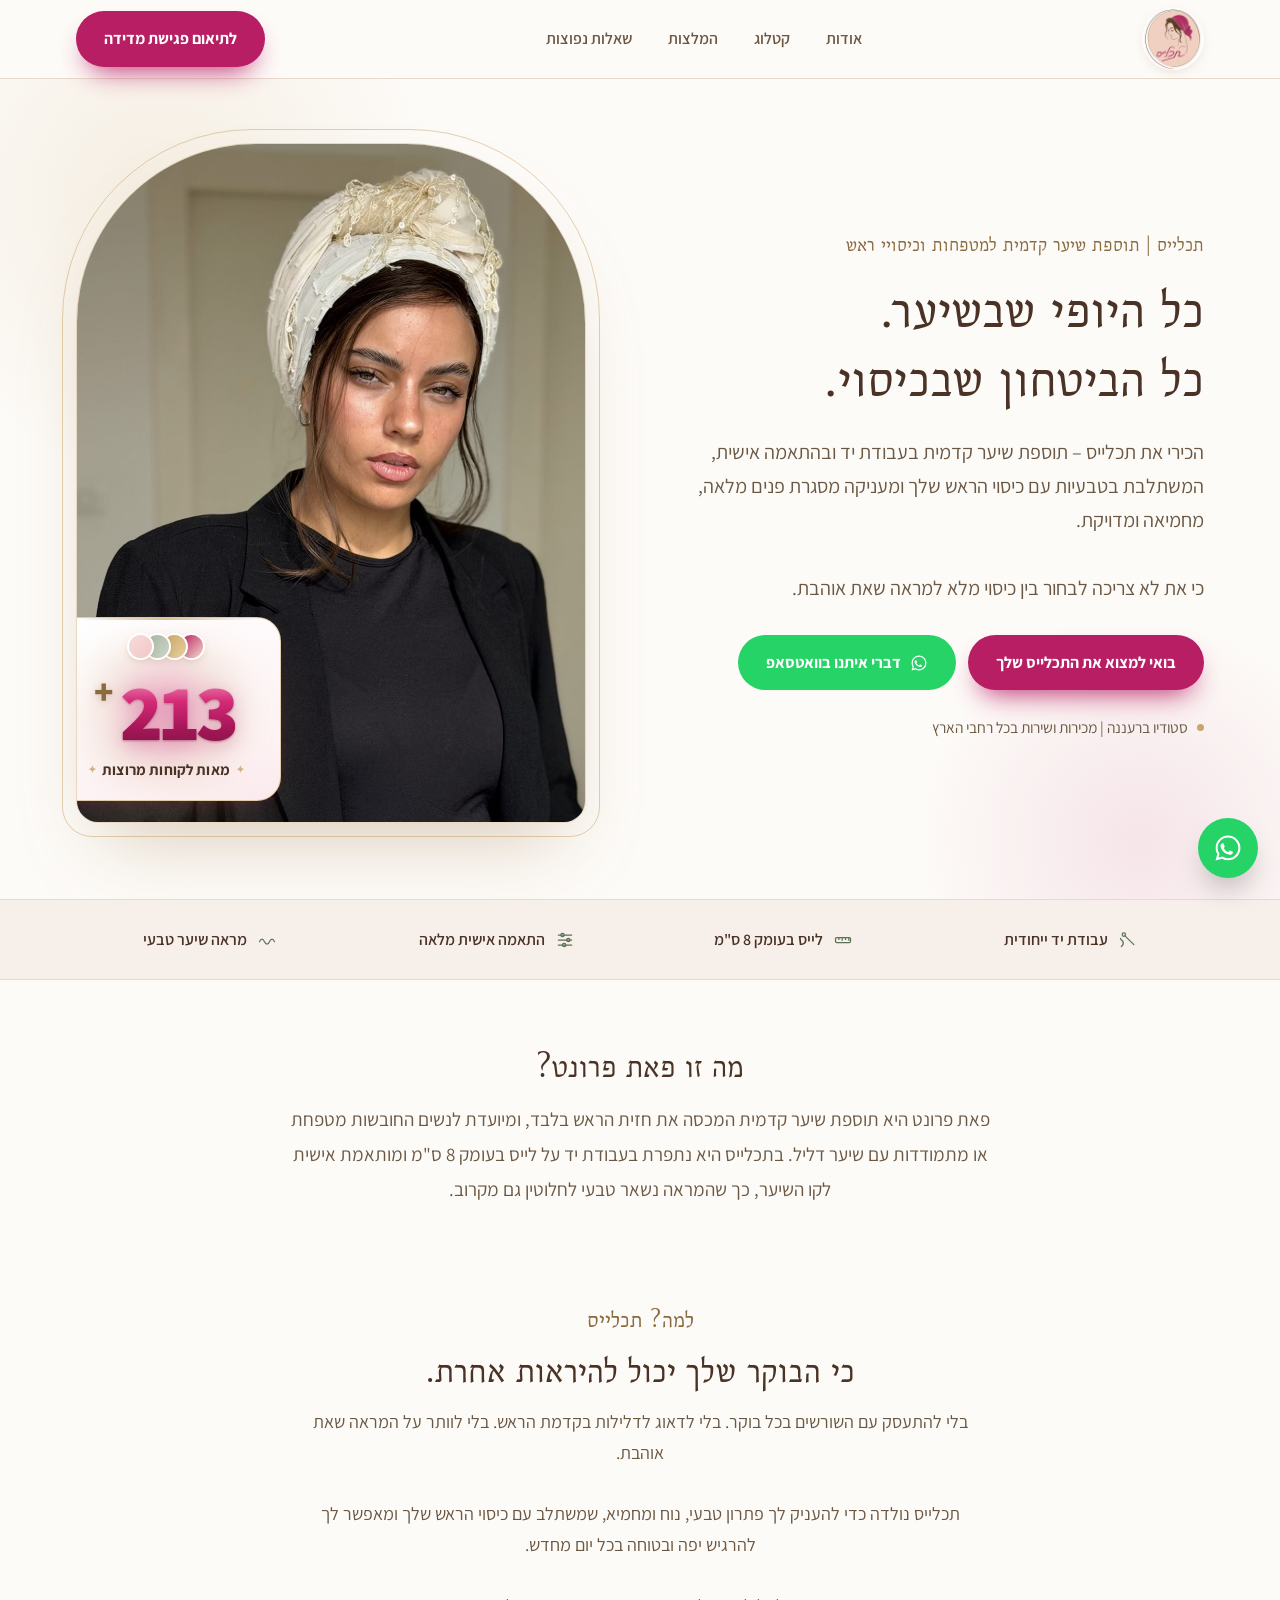
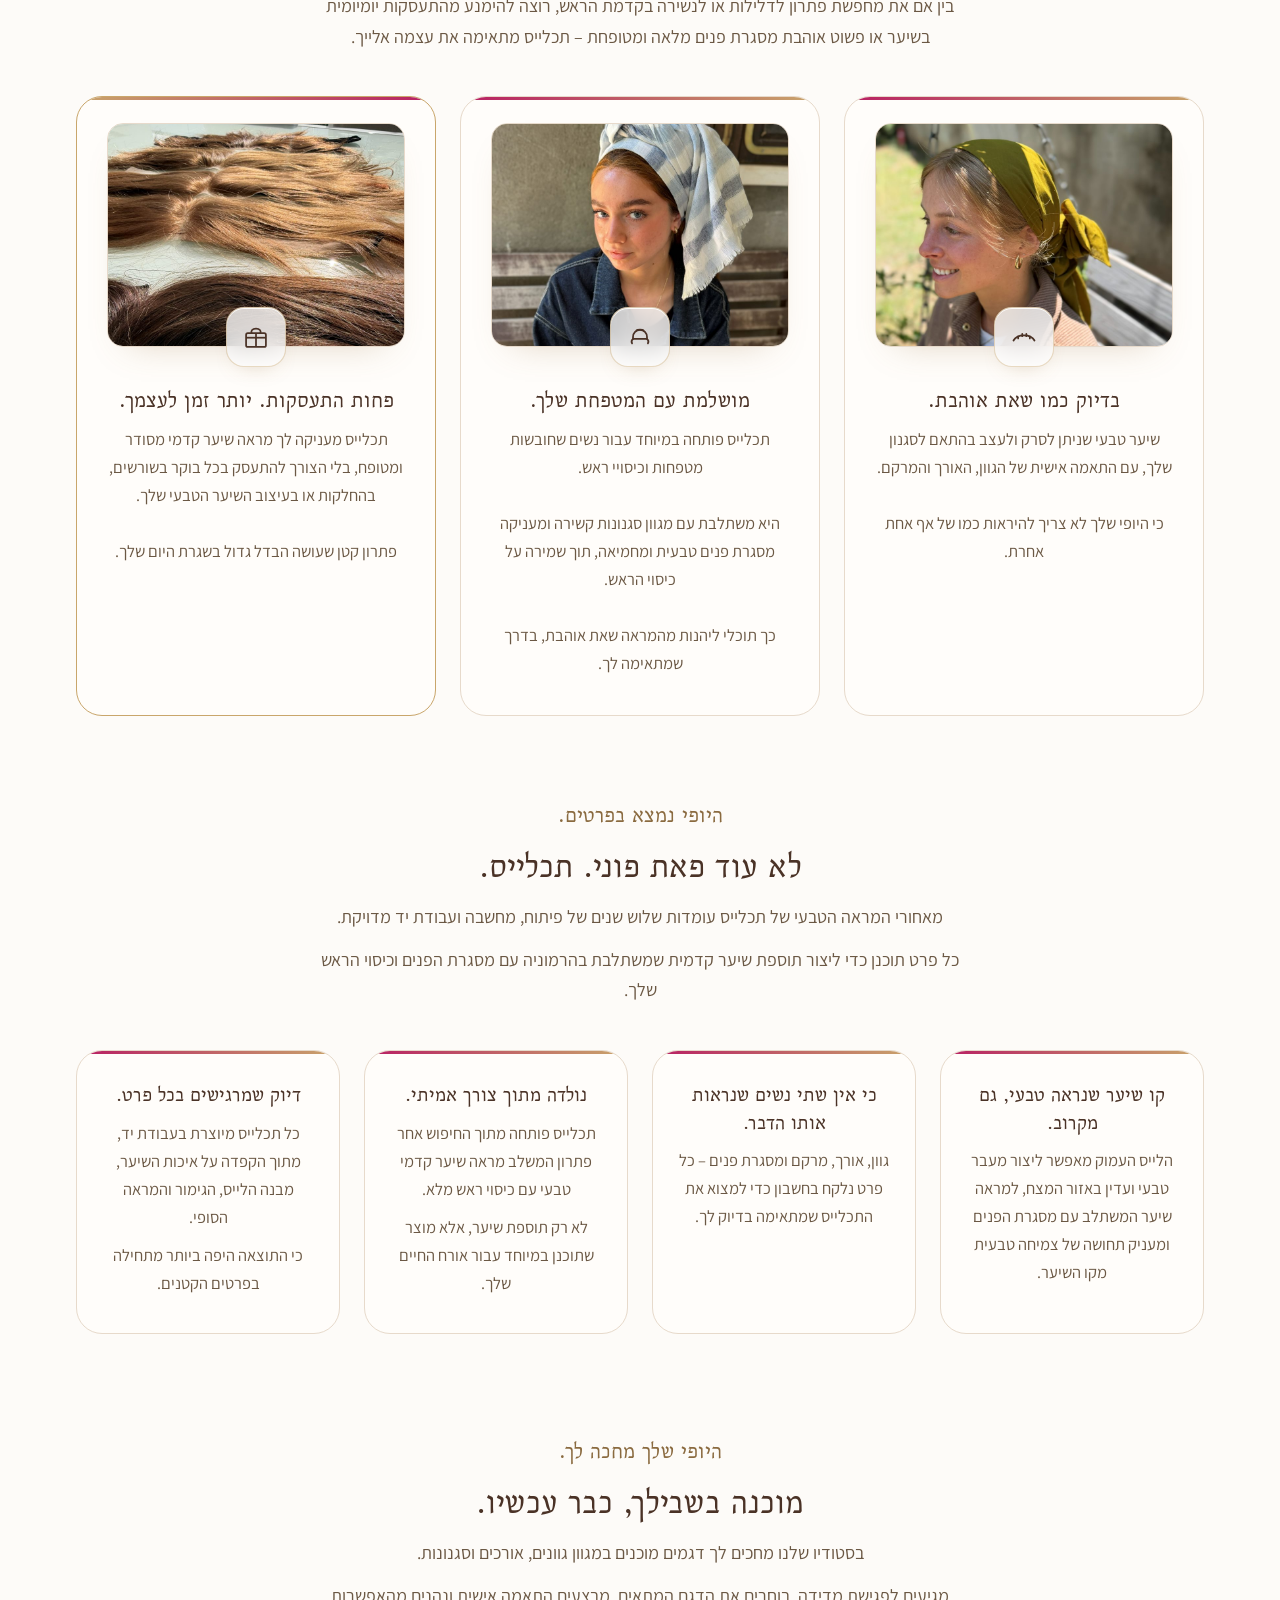
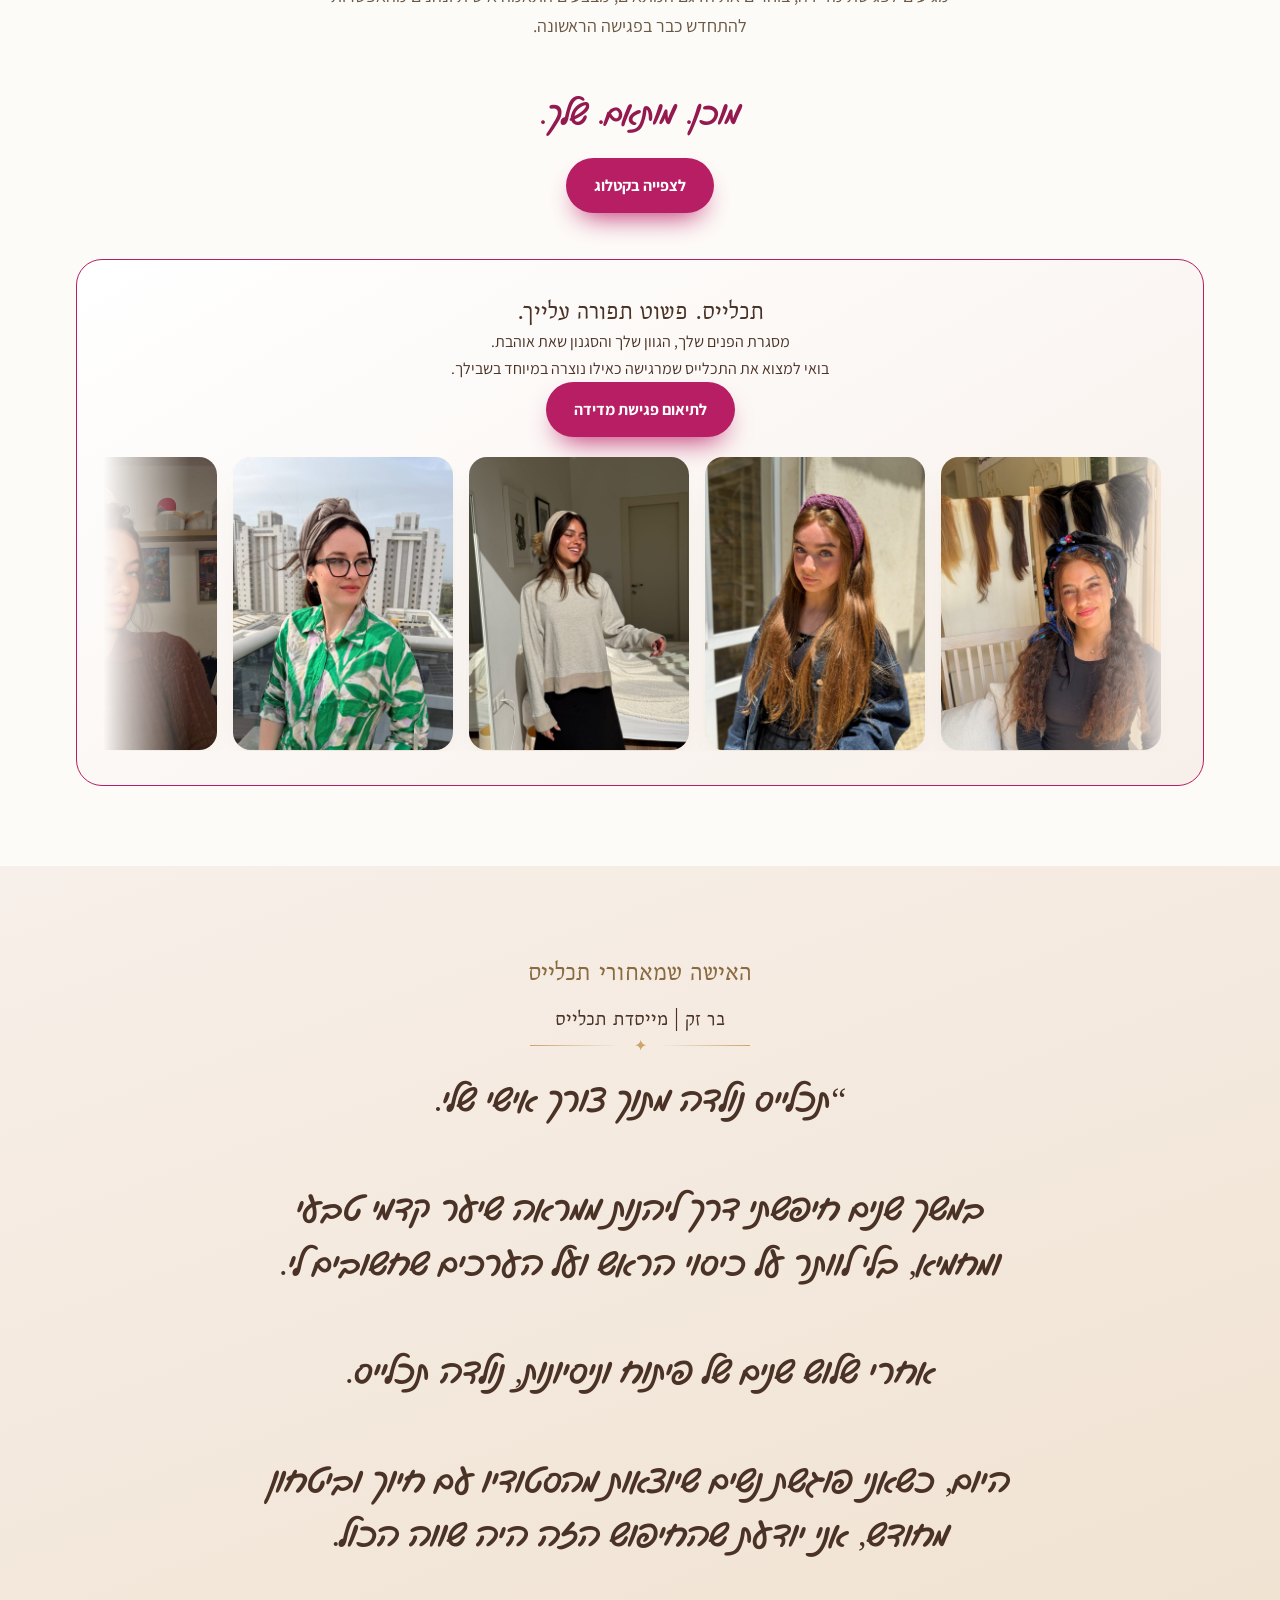
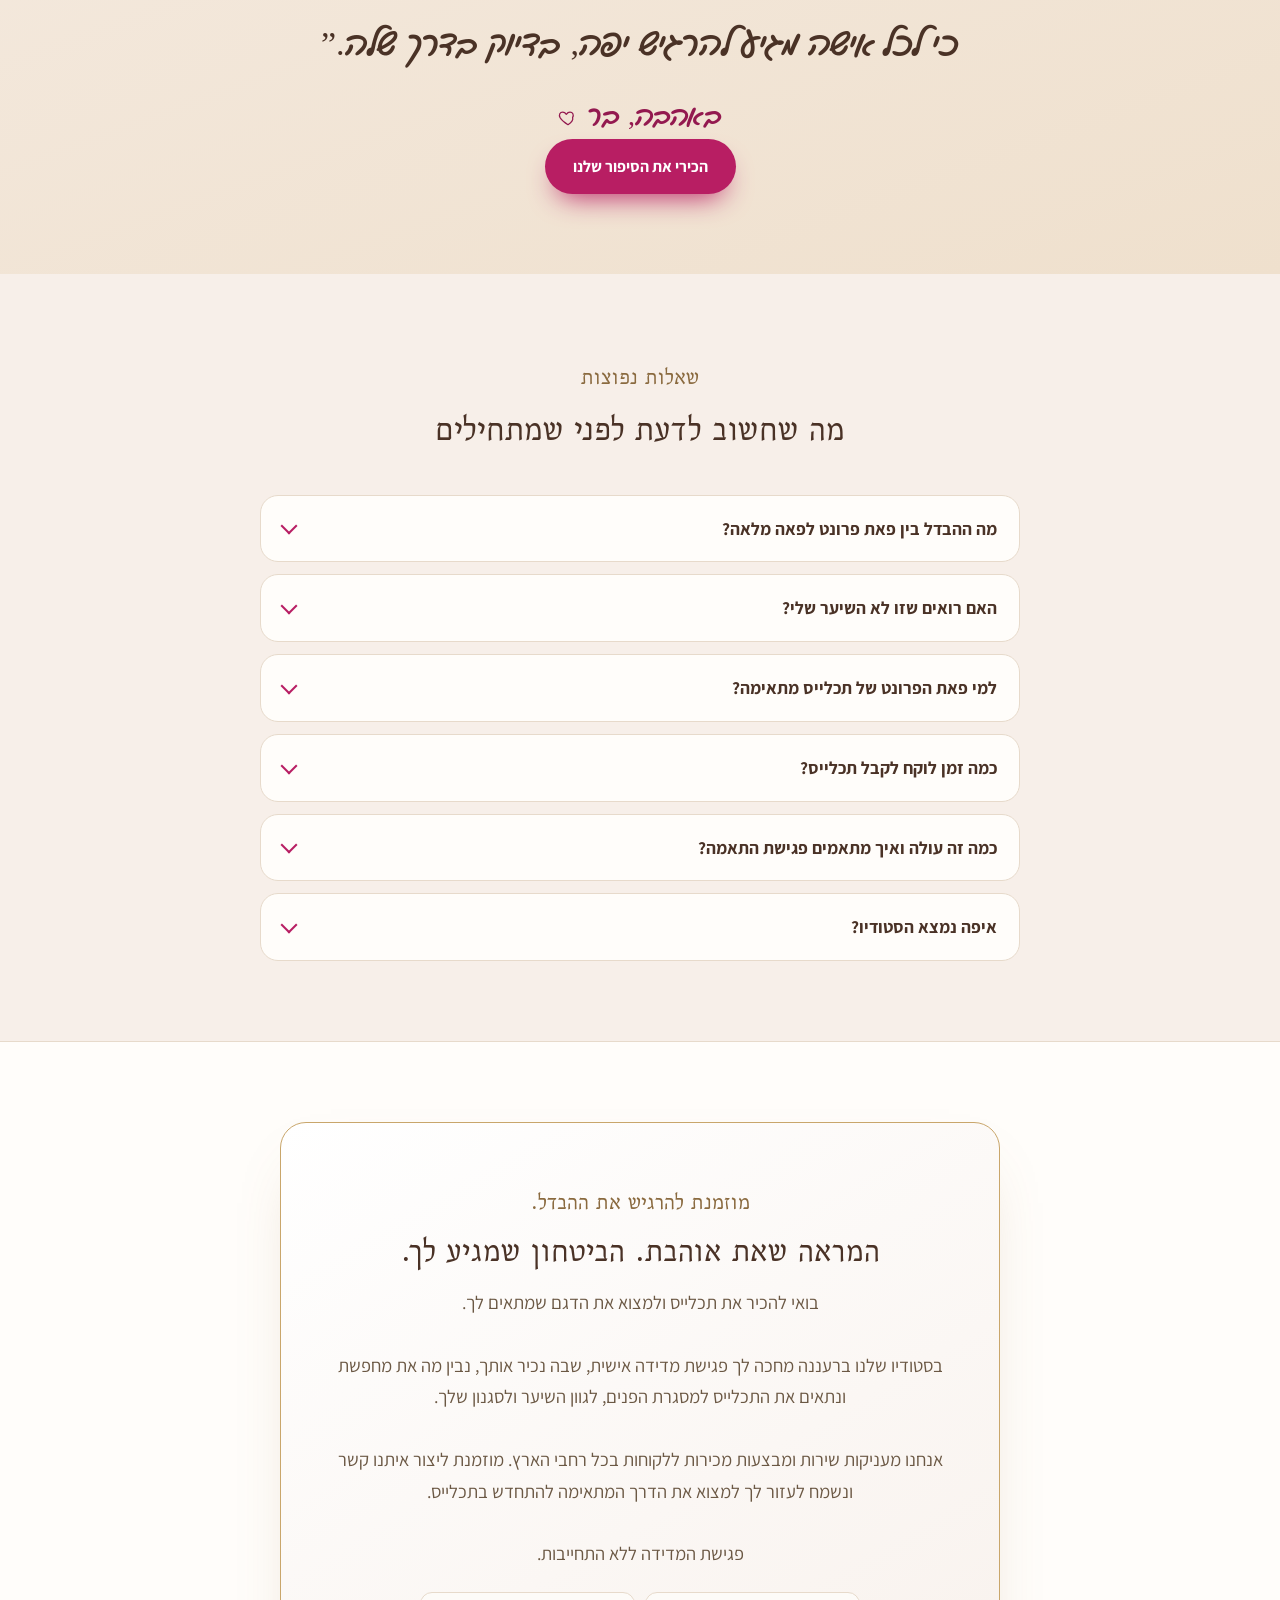
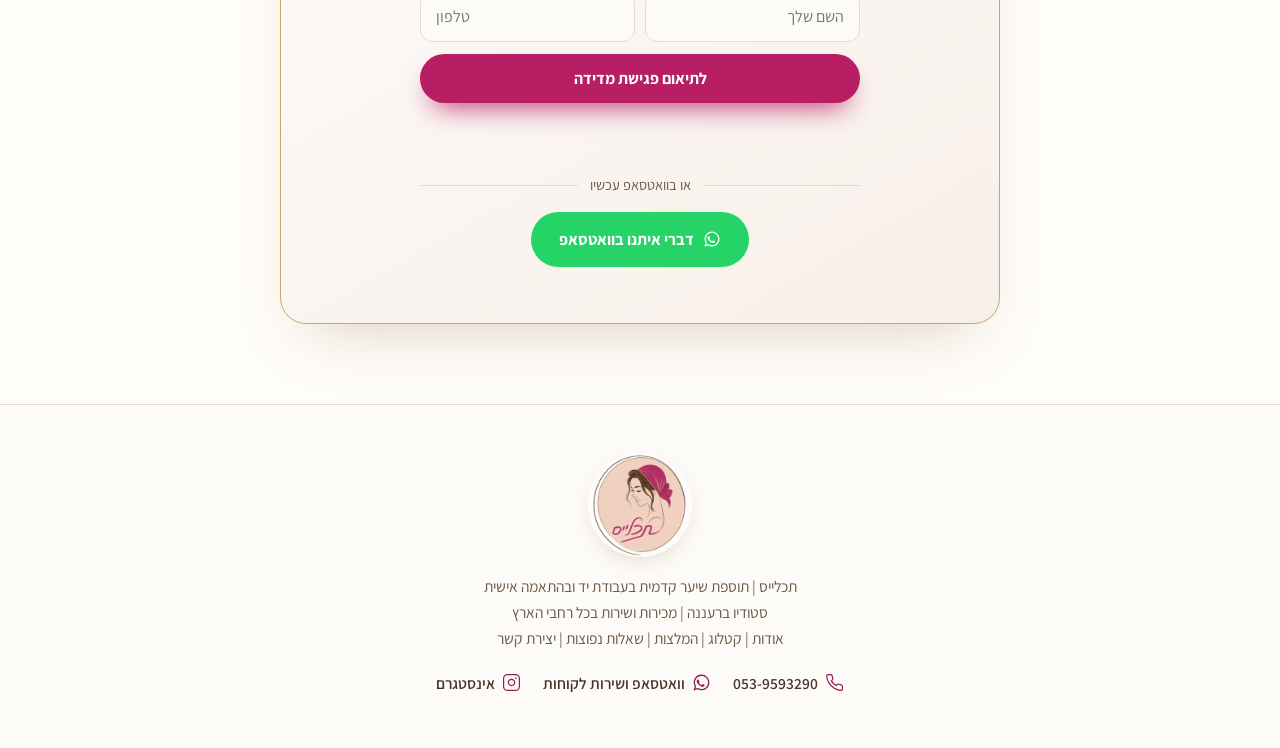
==== preview-m4x9/index.html @ ac3842c3 "עותק דמו נקי של האתר עם הקופי של בר (preview-m4x9) האתר עצמו כאילו הוא מוכן, בלי סימונים: אותה הצעה " ====
<!DOCTYPE html>
<html lang="he" dir="rtl"><head>
<meta name="robots" content="noindex, nofollow, noarchive"><meta charset="utf-8">
<meta name="viewport" content="width=device-width, initial-scale=1">
<title>פאת פרונט ותוספת שיער למטפחות | תכלייס רעננה</title>
<meta name="description" content="פאת פרונט בעבודת יד לחובשות מטפחות ולנשים עם שיער דליל. לייס בעומק 8 ס״מ, קו שיער טבעי והתאמה אישית מלאה. סטודיו תכלייס ברעננה, שירות בכל הארץ.">
<meta name="theme-color" content="#B81E63">
<link rel="icon" href="../assets/logo.png" type="image/png">

















<link rel="preconnect" href="https://fonts.googleapis.com">
<link rel="preconnect" href="https://fonts.gstatic.com" crossorigin="">
<link href="https://fonts.googleapis.com/css2?family=Bellefair&amp;family=Assistant:wght@300;400;500;600;700&amp;display=swap" rel="stylesheet">

<!-- פתיחה קולנועית: פעם אחת לביקור, ורק כשמתאים (בלי "צמצום תנועה", בלי חיסכון נתונים/2G, בלי קישור עמוק).
     ?intro=1 מכריח הצגה לצורך בדיקה, ?intro=0 מדלג. הלוגיקה המלאה ב-js/intro.js -->
<script>
(function(){try{
  var d=document.documentElement,q=location.search,show=true;
  if(!/[?&]intro=1/.test(q)){
    if(/[?&]intro=0/.test(q)||location.hash.length>1)show=false;
    if(window.matchMedia&&matchMedia('(prefers-reduced-motion: reduce)').matches)show=false;
    var c=navigator.connection;if(c&&(c.saveData||/2g$/.test(c.effectiveType||'')))show=false;
    if(sessionStorage.getItem('tc_intro_seen'))show=false;
  }
  if(show){
    d.classList.add('intro-on');
    var l=document.createElement('link');l.rel='preload';l.as='image';l.href='../assets/intro/intro-poster.jpg';
    document.head.appendChild(l);
  }
}catch(e){}})();
</script>

<link rel="stylesheet" href="../css/fonts.css">
<link rel="stylesheet" href="../css/style.css"><link rel="stylesheet" href="preview.css">

<!-- טעינה מוקדמת של תמונת ה-Hero (ה-LCP של העמוד) - משפר את מהירות הטעינה הנמדדת -->
<link rel="preload" as="image" href="../assets/hero.jpg" fetchpriority="high">

<!-- JSON-LD: עסק מקומי, ל-SEO מקומי -->

</head>
<body>

<!-- ===== פתיחה קולנועית (מוצגת רק כש-html.intro-on; ראו js/intro.js) ===== -->
<div class="intro" id="intro">
  <video class="intro-bg" muted="" playsinline="" preload="auto" tabindex="-1" aria-hidden="true" disablepictureinpicture=""></video>
  <video class="intro-fg" muted="" playsinline="" preload="auto" tabindex="-1" aria-hidden="true" disablepictureinpicture=""></video>
  <div class="intro-bar" aria-hidden="true"><i></i></div>
  <button class="intro-skip" type="button" aria-label="דלגי על הפתיחה">דלגי</button>
</div>
<script src="js/intro.js"></script>

<a href="#main" class="skip-link">דלגי לתוכן הראשי</a>

<!-- ===== מאגר אייקונים (SVG symbol) - משפחה אחת, קו 1.5 ===== -->
<svg style="display:none" aria-hidden="true">
  <defs>
    <symbol id="icon-wa" viewBox="0 0 24 24"><path fill="currentColor" d="M12.04 2c-5.46 0-9.9 4.44-9.9 9.9 0 1.75.46 3.45 1.32 4.95L2 22l5.25-1.38a9.9 9.9 0 0 0 4.79 1.22h.01c5.46 0 9.9-4.44 9.9-9.9 0-2.64-1.03-5.12-2.9-6.99A9.82 9.82 0 0 0 12.04 2zm0 1.67c2.19 0 4.25.85 5.8 2.4a8.19 8.19 0 0 1 2.4 5.83c0 4.55-3.7 8.25-8.25 8.25a8.23 8.23 0 0 1-4.2-1.15l-.3-.18-3.12.82.83-3.04-.2-.31a8.19 8.19 0 0 1-1.26-4.39c0-4.55 3.71-8.23 8.3-8.23zm-4.53 4.6c-.16 0-.42.06-.64.31-.22.25-.85.83-.85 2.02 0 1.19.87 2.34.99 2.5.12.16 1.7 2.72 4.19 3.7.58.24 1.03.38 1.39.49.58.18 1.11.15 1.53.09.47-.07 1.44-.59 1.64-1.16.2-.57.2-1.06.14-1.16-.06-.1-.22-.16-.46-.28-.24-.12-1.44-.71-1.66-.79-.22-.08-.38-.12-.55.12-.16.24-.63.79-.77.95-.14.16-.28.18-.52.06-.24-.12-1.01-.37-1.93-1.19-.71-.63-1.19-1.41-1.33-1.65-.14-.24-.02-.37.1-.49.11-.11.24-.28.36-.42.12-.14.16-.24.24-.4.08-.16.04-.3-.02-.42-.06-.12-.55-1.34-.76-1.83-.2-.48-.4-.42-.55-.42h-.47z"></path></symbol>
    <symbol id="icon-phone" viewBox="0 0 24 24"><path fill="none" stroke="currentColor" stroke-width="1.5" stroke-linecap="round" stroke-linejoin="round" d="M22 16.92v3a2 2 0 0 1-2.18 2 19.79 19.79 0 0 1-8.63-3.07 19.5 19.5 0 0 1-6-6 19.79 19.79 0 0 1-3.07-8.67A2 2 0 0 1 4.11 2h3a2 2 0 0 1 2 1.72c.13.96.36 1.9.7 2.81a2 2 0 0 1-.45 2.11L8.09 9.91a16 16 0 0 0 6 6l1.27-1.27a2 2 0 0 1 2.11-.45c.91.34 1.85.57 2.81.7A2 2 0 0 1 22 16.92z"></path></symbol>
    <symbol id="icon-instagram" viewBox="0 0 24 24"><rect x="2" y="2" width="20" height="20" rx="5" fill="none" stroke="currentColor" stroke-width="1.5"></rect><path fill="none" stroke="currentColor" stroke-width="1.5" d="M16 11.37A4 4 0 1 1 12.63 8 4 4 0 0 1 16 11.37z"></path><line x1="17.5" y1="6.5" x2="17.51" y2="6.5" stroke="currentColor" stroke-width="2" stroke-linecap="round"></line></symbol>

    <symbol id="icon-thread" viewBox="0 0 24 24"><circle cx="7" cy="5.5" r="2" fill="none" stroke="currentColor" stroke-width="1.5"></circle><line x1="8.4" y1="7" x2="19" y2="17.5" stroke="currentColor" stroke-width="1.5" stroke-linecap="round"></line><path d="M4 20c2-2 3-4 2-6s-3-2-3-4" fill="none" stroke="currentColor" stroke-width="1.5" stroke-linecap="round"></path></symbol>
    <symbol id="icon-ruler" viewBox="0 0 24 24"><rect x="3" y="9" width="18" height="6" rx="1.5" fill="none" stroke="currentColor" stroke-width="1.5"></rect><line x1="7" y1="9" x2="7" y2="12" stroke="currentColor" stroke-width="1.5"></line><line x1="11" y1="9" x2="11" y2="13" stroke="currentColor" stroke-width="1.5"></line><line x1="15" y1="9" x2="15" y2="12" stroke="currentColor" stroke-width="1.5"></line><line x1="19" y1="9" x2="19" y2="13" stroke="currentColor" stroke-width="1.5"></line></symbol>
    <symbol id="icon-fit" viewBox="0 0 24 24"><line x1="4" y1="6" x2="20" y2="6" stroke="currentColor" stroke-width="1.5" stroke-linecap="round"></line><circle cx="9" cy="6" r="2" fill="none" stroke="currentColor" stroke-width="1.5"></circle><line x1="4" y1="12" x2="20" y2="12" stroke="currentColor" stroke-width="1.5" stroke-linecap="round"></line><circle cx="16" cy="12" r="2" fill="none" stroke="currentColor" stroke-width="1.5"></circle><line x1="4" y1="18" x2="20" y2="18" stroke="currentColor" stroke-width="1.5" stroke-linecap="round"></line><circle cx="11" cy="18" r="2" fill="none" stroke="currentColor" stroke-width="1.5"></circle></symbol>
    <symbol id="icon-wave" viewBox="0 0 24 24"><path d="M3 14c2-4 4-4 6 0s4 4 6 0 4-4 6 0" fill="none" stroke="currentColor" stroke-width="1.5" stroke-linecap="round"></path></symbol>

    <symbol id="icon-lace" viewBox="0 0 24 24"><path d="M3 15c3-6 15-6 18 0" fill="none" stroke="currentColor" stroke-width="1.5" stroke-linecap="round"></path><line x1="7" y1="13.2" x2="7" y2="11.4" stroke="currentColor" stroke-width="1.5" stroke-linecap="round"></line><line x1="10.5" y1="11.3" x2="10.5" y2="9.4" stroke="currentColor" stroke-width="1.5" stroke-linecap="round"></line><line x1="14" y1="11.3" x2="14" y2="9.4" stroke="currentColor" stroke-width="1.5" stroke-linecap="round"></line><line x1="17" y1="13.2" x2="17" y2="11.4" stroke="currentColor" stroke-width="1.5" stroke-linecap="round"></line></symbol>
    <symbol id="icon-scarf" viewBox="0 0 24 24"><path d="M6 12c0-3.6 2.7-6.2 6-6.2s6 2.6 6 6.2v1.6H6V12z" fill="none" stroke="currentColor" stroke-width="1.5" stroke-linejoin="round"></path><path d="M9 6.4c1-.9 5-.9 6 0" fill="none" stroke="currentColor" stroke-width="1.5" stroke-linecap="round"></path><path d="M6.3 13.4c-1.4 1-1.9 2.6-1.1 4.1M17.7 13.4c1.4 1 1.9 2.6 1.1 4.1" fill="none" stroke="currentColor" stroke-width="1.5" stroke-linecap="round"></path></symbol>
    <symbol id="icon-box" viewBox="0 0 24 24"><rect x="3.5" y="8.7" width="17" height="11.8" rx="1.5" fill="none" stroke="currentColor" stroke-width="1.5"></rect><line x1="3.5" y1="12.6" x2="20.5" y2="12.6" stroke="currentColor" stroke-width="1.5"></line><line x1="12" y1="8.7" x2="12" y2="20.5" stroke="currentColor" stroke-width="1.5"></line><path d="M8.2 8.7c-.6-2 .5-3.9 3.8-3.9s4.4 1.9 3.8 3.9" fill="none" stroke="currentColor" stroke-width="1.5" stroke-linecap="round"></path></symbol>
    <symbol id="icon-heart" viewBox="0 0 24 24"><path d="M12 20s-7-4.35-9.5-8.5C.7 8.2 2.3 5 5.6 5c1.9 0 3.3 1 4.4 2.6C11.1 6 12.5 5 14.4 5c3.3 0 4.9 3.2 3.1 6.5C19 15.65 12 20 12 20z" fill="none" stroke="currentColor" stroke-width="1.5" stroke-linejoin="round"></path></symbol>
  </defs>
</svg>

<!-- ===== ניווט ===== -->
<header class="nav">
  <div class="wrap">
    <a href="#main" class="brand" aria-label="תכלייס - לעמוד הבית">
      <img src="../assets/logo.png" alt="תכלייס">
    </a>
    <nav class="menu" aria-label="ניווט ראשי">
      <a href="about.html">אודות</a>
      <a href="catalog.html">קטלוג</a>
      <a href="#reviews">המלצות</a>
      <a href="#faq">שאלות נפוצות</a>
    </nav>
    <div class="nav-actions">
      <a class="btn btn-main" href="https://wa.me/972539593290?text=%D7%94%D7%99%D7%99%2C%20%D7%90%D7%A9%D7%9E%D7%97%20%D7%9C%D7%A7%D7%91%D7%9C%20%D7%A4%D7%A8%D7%98%D7%99%D7%9D%20%D7%A0%D7%95%D7%A1%D7%A4%D7%99%D7%9D%20%D7%A2%D7%9C%20%D7%AA%D7%9B%D7%9C%D7%99%D7%99%D7%A1%20%D7%95%D7%9C%D7%A9%D7%9E%D7%95%D7%A2%20%D7%A2%D7%9C%20%D7%90%D7%A4%D7%A9%D7%A8%D7%95%D7%99%D7%95%D7%AA%20%D7%94%D7%A8%D7%9B%D7%99%D7%A9%D7%94%20%D7%95%D7%94%D7%94%D7%AA%D7%90%D7%9E%D7%94.">לתיאום פגישת מדידה</a>
      <button class="hamburger" aria-expanded="false" aria-controls="mobile-menu" aria-label="פתיחת תפריט">
        <span></span>
      </button>
    </div>
  </div>
  <nav id="mobile-menu" class="mobile-menu" aria-label="ניווט מובייל">
    <a href="about.html">אודות</a>
    <a href="catalog.html">קטלוג</a>
    <a href="#reviews">המלצות</a>
    <a href="#faq">שאלות נפוצות</a>
    <a class="btn btn-main" href="https://wa.me/972539593290?text=%D7%94%D7%99%D7%99%2C%20%D7%90%D7%A9%D7%9E%D7%97%20%D7%9C%D7%A7%D7%91%D7%9C%20%D7%A4%D7%A8%D7%98%D7%99%D7%9D%20%D7%A0%D7%95%D7%A1%D7%A4%D7%99%D7%9D%20%D7%A2%D7%9C%20%D7%AA%D7%9B%D7%9C%D7%99%D7%99%D7%A1%20%D7%95%D7%9C%D7%A9%D7%9E%D7%95%D7%A2%20%D7%A2%D7%9C%20%D7%90%D7%A4%D7%A9%D7%A8%D7%95%D7%99%D7%95%D7%AA%20%D7%94%D7%A8%D7%9B%D7%99%D7%A9%D7%94%20%D7%95%D7%94%D7%94%D7%AA%D7%90%D7%9E%D7%94.">לתיאום פגישת מדידה</a>
  </nav>
</header>

<!-- כפתור וואטסאפ צף -->
<a class="wa-float" href="https://wa.me/972539593290?text=%D7%94%D7%99%D7%99%2C%20%D7%90%D7%A9%D7%9E%D7%97%20%D7%9C%D7%A7%D7%91%D7%9C%20%D7%A4%D7%A8%D7%98%D7%99%D7%9D%20%D7%A0%D7%95%D7%A1%D7%A4%D7%99%D7%9D%20%D7%A2%D7%9C%20%D7%AA%D7%9B%D7%9C%D7%99%D7%99%D7%A1%20%D7%95%D7%9C%D7%A9%D7%9E%D7%95%D7%A2%20%D7%A2%D7%9C%20%D7%90%D7%A4%D7%A9%D7%A8%D7%95%D7%99%D7%95%D7%AA%20%D7%94%D7%A8%D7%9B%D7%99%D7%A9%D7%94%20%D7%95%D7%94%D7%94%D7%AA%D7%90%D7%9E%D7%94." aria-label="דברי איתנו">
  <svg><use href="#icon-wa"></use></svg>
</a>

<main id="main">

  <!-- ===== HERO ===== -->
  <header class="hero">
    <div class="wrap">
      <div class="hero-copy">
        <div class="eyebrow">תכלייס | תוספת שיער קדמית למטפחות וכיסויי ראש</div>
        <!-- כותרת ראשית - ממתינה לנוסח סופי מהקופירייטר (סעיף 3 באפיון) -->
        <h1>כל היופי שבשיער. כל הביטחון שבכיסוי.</h1>
        <p class="sub">הכירי את תכלייס – תוספת שיער קדמית בעבודת יד ובהתאמה אישית, המשתלבת בטבעיות עם כיסוי הראש שלך ומעניקה מסגרת פנים מלאה, מחמיאה ומדויקת.<br><br>כי את לא צריכה לבחור בין כיסוי מלא למראה שאת אוהבת.</p>
        <div class="hero-cta">
          <a class="btn btn-main" href="https://wa.me/972539593290?text=%D7%94%D7%99%D7%99%2C%20%D7%90%D7%A9%D7%9E%D7%97%20%D7%9C%D7%A7%D7%91%D7%9C%20%D7%A4%D7%A8%D7%98%D7%99%D7%9D%20%D7%A0%D7%95%D7%A1%D7%A4%D7%99%D7%9D%20%D7%A2%D7%9C%20%D7%AA%D7%9B%D7%9C%D7%99%D7%99%D7%A1%20%D7%95%D7%9C%D7%A9%D7%9E%D7%95%D7%A2%20%D7%A2%D7%9C%20%D7%90%D7%A4%D7%A9%D7%A8%D7%95%D7%99%D7%95%D7%AA%20%D7%94%D7%A8%D7%9B%D7%99%D7%A9%D7%94%20%D7%95%D7%94%D7%94%D7%AA%D7%90%D7%9E%D7%94.">בואי למצוא את התכלייס שלך</a>
          <a class="btn btn-wa" href="https://wa.me/972539593290?text=%D7%94%D7%99%D7%99%2C%20%D7%90%D7%A9%D7%9E%D7%97%20%D7%9C%D7%A7%D7%91%D7%9C%20%D7%A4%D7%A8%D7%98%D7%99%D7%9D%20%D7%A0%D7%95%D7%A1%D7%A4%D7%99%D7%9D%20%D7%A2%D7%9C%20%D7%AA%D7%9B%D7%9C%D7%99%D7%99%D7%A1%20%D7%95%D7%9C%D7%A9%D7%9E%D7%95%D7%A2%20%D7%A2%D7%9C%20%D7%90%D7%A4%D7%A9%D7%A8%D7%95%D7%99%D7%95%D7%AA%20%D7%94%D7%A8%D7%9B%D7%99%D7%A9%D7%94%20%D7%95%D7%94%D7%94%D7%AA%D7%90%D7%9E%D7%94."><svg><use href="#icon-wa"></use></svg> דברי איתנו בוואטסאפ </a>
        </div>
        <div class="studio">סטודיו ברעננה | מכירות ושירות בכל רחבי הארץ</div>
      </div>
      <div class="hero-visual">
        <div class="hero-frame"></div>
        <div class="hero-img-wrap">
          <img src="../assets/hero.jpg" width="1000" height="2015" fetchpriority="high" alt="אישה עם מטפחת ופאת פרונט של תכלייס, קו שיער טבעי בחזית הראש">
          <div class="float-badge" role="img" aria-label="למעלה מ-300 לקוחות מרוצות">
            <div class="fb-avatars" aria-hidden="true">
              <span class="fb-av fb-av1"></span>
              <span class="fb-av fb-av2"></span>
              <span class="fb-av fb-av3"></span>
              <span class="fb-av fb-av4"></span>
            </div>
            <b>
              <span class="count-num" data-count="300">300</span><span class="count-plus">+</span>
              <i class="fb-spark fb-spark1" aria-hidden="true">✦</i>
              <i class="fb-spark fb-spark2" aria-hidden="true">✦</i>
              <i class="fb-spark fb-spark3" aria-hidden="true">✦</i>
            </b>
            <span class="fb-label">מאות לקוחות מרוצות</span>
          </div>
        </div>
      </div>
    </div>
  </header>

  <!-- ===== פס אמון ===== -->
  <div class="strip">
    <div class="wrap">
      <div class="item"><svg><use href="#icon-thread"></use></svg> עבודת יד ייחודית</div>
      <div class="item"><svg><use href="#icon-ruler"></use></svg> לייס בעומק 8 ס"מ</div>
      <div class="item"><svg><use href="#icon-fit"></use></svg> התאמה אישית מלאה</div>
      <div class="item"><svg><use href="#icon-wave"></use></svg> מראה שיער טבעי </div>
    </div>
  </div>

  <!-- ===== בלוק תשובה ישירה - מנוסח כדי שגוגל ומנועי AI יצטטו אותו כתשובה ===== -->
  <section id="what" class="answer-block"><div class="wrap">
    <h2>מה זו פאת פרונט?</h2>
    <p>פאת פרונט היא תוספת שיער קדמית המכסה את חזית הראש בלבד, ומיועדת לנשים החובשות מטפחת או מתמודדות עם שיער דליל. בתכלייס היא נתפרת בעבודת יד על לייס בעומק 8 ס"מ ומותאמת אישית לקו השיער, כך שהמראה נשאר טבעי לחלוטין גם מקרוב.</p>
  </div></section>

  <!-- ===== למה תכלייס ===== -->
  <section id="why"><div class="wrap">
    <div class="sec-head">
      <div class="eyebrow tagline">למה? תכלייס</div>
      <h2>כי הבוקר שלך יכול להיראות אחרת.</h2>
      <p>בלי להתעסק עם השורשים בכל בוקר. בלי לדאוג לדלילות בקדמת הראש. בלי לוותר על המראה שאת אוהבת.<br><br>תכלייס נולדה כדי להעניק לך פתרון טבעי, נוח ומחמיא, שמשתלב עם כיסוי הראש שלך ומאפשר לך להרגיש יפה ובטוחה בכל יום מחדש.<br><br>בין אם את מחפשת פתרון לדלילות או לנשירה בקדמת הראש, רוצה להימנע מהתעסקות יומיומית בשיער או פשוט אוהבת מסגרת פנים מלאה ומטופחת – תכלייס מתאימה את עצמה אלייך.</p>
    </div>

    <div class="why">
      <div class="card">
        <div class="why-media"><img src="../assets/home-hairline.jpg" width="900" height="1200" alt="תקריב על קו השיער הקדמי של תכלייס" loading="lazy"></div>
        <div class="glass-ic"><svg><use href="#icon-lace"></use></svg></div>
        <h3>בדיוק כמו שאת אוהבת.</h3>
        <p>שיער טבעי שניתן לסרק ולעצב בהתאם לסגנון שלך, עם התאמה אישית של הגוון, האורך והמרקם.<br><br>כי היופי שלך לא צריך להיראות כמו של אף אחת אחרת.</p>
      </div>
      <div class="card">
        <div class="why-media"><img src="../assets/home-scarf.jpg" width="900" height="1200" alt="תכלייס משולבת עם מטפחת, כיסוי מלא ושיער טבעי מלפנים" loading="lazy"></div>
        <div class="glass-ic"><svg><use href="#icon-scarf"></use></svg></div>
        <h3>מושלמת עם המטפחת שלך.</h3>
        <p>תכלייס פותחה במיוחד עבור נשים שחובשות מטפחות וכיסויי ראש.<br><br>היא משתלבת עם מגוון סגנונות קשירה ומעניקה מסגרת פנים טבעית ומחמיאה, תוך שמירה על כיסוי הראש.<br><br>כך תוכלי ליהנות מהמראה שאת אוהבת, בדרך שמתאימה לך.</p>
      </div>
      <div class="card card-shelf">
        <div class="why-media"><img src="../assets/home-shelf.jpg" width="900" height="1200" alt="דגמי תכלייס מוכנים במלאי" loading="lazy"></div>
        <div class="glass-ic"><svg><use href="#icon-box"></use></svg></div>
        <h3>פחות התעסקות. יותר זמן לעצמך.</h3>
        <p>תכלייס מעניקה לך מראה שיער קדמי מסודר ומטופח, בלי הצורך להתעסק בכל בוקר בשורשים, בהחלקות או בעיצוב השיער הטבעי שלך.<br><br>פתרון קטן שעושה הבדל גדול בשגרת היום שלך.</p>
        <!-- סלוגן זמני, ממתין לאישור בר (סעיף 5ד באפיון) -->
        
      </div>
    </div>

    <!-- רצועת ההתאמה האישית (5ג) - ממתינה לתמונות מבר, כרגע פלייסהולדר -->
    <div class="new-sec"><div class="sec-head"><div class="eyebrow tagline">היופי נמצא בפרטים.</div><h2>לא עוד פאת פוני. תכלייס.</h2><p>מאחורי המראה הטבעי של תכלייס עומדות שלוש שנים של פיתוח, מחשבה ועבודת יד מדויקת.</p><p>כל פרט תוכנן כדי ליצור תוספת שיער קדמית שמשתלבת בהרמוניה עם מסגרת הפנים וכיסוי הראש שלך.</p></div><div class="why new-items"><div class="card"><h3>קו שיער שנראה טבעי, גם מקרוב.</h3><p>הלייס העמוק מאפשר ליצור מעבר טבעי ועדין באזור המצח, למראה שיער המשתלב עם מסגרת הפנים ומעניק תחושה של צמיחה טבעית מקו השיער.</p></div><div class="card"><h3>כי אין שתי נשים שנראות אותו הדבר.</h3><p>גוון, אורך, מרקם ומסגרת פנים – כל פרט נלקח בחשבון כדי למצוא את התכלייס שמתאימה בדיוק לך.</p></div><div class="card"><h3>נולדה מתוך צורך אמיתי.</h3><p>תכלייס פותחה מתוך החיפוש אחר פתרון המשלב מראה שיער קדמי טבעי עם כיסוי ראש מלא.</p><p>לא רק תוספת שיער, אלא מוצר שתוכנן במיוחד עבור אורח החיים שלך.</p></div><div class="card"><h3>דיוק שמרגישים בכל פרט.</h3><p>כל תכלייס מיוצרת בעבודת יד, מתוך הקפדה על איכות השיער, מבנה הלייס, הגימור והמראה הסופי.</p><p>כי התוצאה היפה ביותר מתחילה בפרטים הקטנים.</p></div></div></div><div class="new-sec"><div class="sec-head"><div class="eyebrow tagline">היופי שלך מחכה לך.</div><h2>מוכנה בשבילך, כבר עכשיו.</h2><p>בסטודיו שלנו מחכים לך דגמים מוכנים במגוון גוונים, אורכים וסגנונות.</p><p>מגיעים לפגישת מדידה, בוחרים את הדגם המתאים, מבצעים התאמה אישית ונהנים מהאפשרות להתחדש כבר בפגישה הראשונה.</p></div><p class="new-slogan">מוכן. מותאם. שלך.</p><div class="new-cta"><a class="btn btn-main" href="catalog.html">לצפייה בקטלוג</a></div></div><div class="personal-strip">
      <div class="wrap">
        <div class="ps-head">
          <h3>תכלייס. פשוט תפורה עלייך.</h3><p>מסגרת הפנים שלך, הגוון שלך והסגנון שאת אוהבת.<br>בואי למצוא את התכלייס שמרגישה כאילו נוצרה במיוחד בשבילך.</p><a class="btn btn-main" href="https://wa.me/972539593290?text=%D7%94%D7%99%D7%99%2C%20%D7%90%D7%A9%D7%9E%D7%97%20%D7%9C%D7%A7%D7%91%D7%9C%20%D7%A4%D7%A8%D7%98%D7%99%D7%9D%20%D7%A0%D7%95%D7%A1%D7%A4%D7%99%D7%9D%20%D7%A2%D7%9C%20%D7%AA%D7%9B%D7%9C%D7%99%D7%99%D7%A1%20%D7%95%D7%9C%D7%A9%D7%9E%D7%95%D7%A2%20%D7%A2%D7%9C%20%D7%90%D7%A4%D7%A9%D7%A8%D7%95%D7%99%D7%95%D7%AA%20%D7%94%D7%A8%D7%9B%D7%99%D7%A9%D7%94%20%D7%95%D7%94%D7%94%D7%AA%D7%90%D7%9E%D7%94.">לתיאום פגישת מדידה</a>
        </div>
        <div class="marquee">
          <div class="marquee-track">
            <div class="marquee-item"><img src="../assets/gallery/gallery-model.jpg" width="900" height="1200" alt="לקוחת תכלייס" loading="lazy"></div>
            <div class="marquee-item"><img src="../assets/catalog/tc-03-ginger-long.jpg" width="900" height="1200" alt="לקוחת תכלייס" loading="lazy"></div>
            <div class="marquee-item"><img src="../assets/catalog/tc-07-darkbrown-long.jpg" width="900" height="1200" alt="לקוחת תכלייס" loading="lazy"></div>
            <div class="marquee-item"><img src="../assets/catalog/tc-09-black-mid.jpg" width="900" height="1200" alt="לקוחת תכלייס" loading="lazy"></div>
            <div class="marquee-item"><img src="../assets/catalog/tc-06-brownwavy-mid.jpg" width="900" height="1200" alt="לקוחת תכלייס" loading="lazy"></div>
            <div class="marquee-item"><img src="../assets/catalog/tc-02-ash-mid.jpg" width="900" height="1200" alt="לקוחת תכלייס" loading="lazy"></div>
            <!-- כפילות לצורך לולאה רציפה -->
            <div class="marquee-item" aria-hidden="true"><img src="../assets/gallery/gallery-model.jpg" width="900" height="1200" alt="" loading="lazy"></div>
            <div class="marquee-item" aria-hidden="true"><img src="../assets/catalog/tc-03-ginger-long.jpg" width="900" height="1200" alt="" loading="lazy"></div>
            <div class="marquee-item" aria-hidden="true"><img src="../assets/catalog/tc-07-darkbrown-long.jpg" width="900" height="1200" alt="" loading="lazy"></div>
            <div class="marquee-item" aria-hidden="true"><img src="../assets/catalog/tc-09-black-mid.jpg" width="900" height="1200" alt="" loading="lazy"></div>
            <div class="marquee-item" aria-hidden="true"><img src="../assets/catalog/tc-06-brownwavy-mid.jpg" width="900" height="1200" alt="" loading="lazy"></div>
            <div class="marquee-item" aria-hidden="true"><img src="../assets/catalog/tc-02-ash-mid.jpg" width="900" height="1200" alt="" loading="lazy"></div>
          </div>
        </div>
      </div>
    </div>
  </div></section>

  <!-- ===== אודות (כתב יד נשאר כרגע) ===== -->
  <section id="about" class="about"><div class="wrap">
    <div class="eyebrow">האישה שמאחורי תכלייס</div><h2>בר זק | מייסדת תכלייס</h2>
    <div class="divider"><span>✦</span></div>
    <!-- ציטוט זמני, ממתין לטקסט האודות הסופי מבר/סהר (סעיף 9 באפיון) -->
    <p class="quote">“תכלייס נולדה מתוך צורך אישי שלי.<br><br>במשך שנים חיפשתי דרך ליהנות ממראה שיער קדמי טבעי ומחמיא, בלי לוותר על כיסוי הראש ועל הערכים שחשובים לי.<br><br>אחרי שלוש שנים של פיתוח וניסיונות, נולדה תכלייס.<br><br>היום, כשאני פוגשת נשים שיוצאות מהסטודיו עם חיוך וביטחון מחודש, אני יודעת שהחיפוש הזה היה שווה הכול.<br><br>כי לכל אישה מגיע להרגיש יפה, בדיוק בדרך שלה.”</p>
    <div class="sign">באהבה, בר <svg style="width:20px;height:20px;vertical-align:-3px"><use href="#icon-heart"></use></svg></div><a class="btn btn-main" href="about.html">הכירי את הסיפור שלנו</a>
  </div></section>

  <!-- ===== סקשן המלצות (placeholder למיקום עתידי) ===== -->
  <div id="reviews"></div>

  <!-- ===== שאלות נפוצות - גם UX וגם AEO. הטקסט כאן חייב להישאר זהה לסכמת FAQPage שמתחת ===== -->
  <section id="faq" class="faq"><div class="wrap">
    <div class="sec-head">
      <div class="eyebrow tagline">שאלות נפוצות</div>
      <h2>מה שחשוב לדעת לפני שמתחילים</h2>
    </div>
    <div class="faq-list">
      <details class="faq-item">
        <summary>מה ההבדל בין פאת פרונט לפאה מלאה?</summary>
        <p>פאה מלאה מכסה את כל הראש. פאת פרונט מכסה רק את החלק הקדמי, ומשאירה את שאר הראש מכוסה במטפחת. כך נשמר כיסוי ראש מלא, ובו בזמן נראה קו שיער טבעי בחזית.</p>
      </details>
      <details class="faq-item">
        <summary>האם רואים שזו לא השיער שלי?</summary>
        <p>הלייס בעומק 8 ס"מ יושב על המצח ונראה כמו קרקפת אמיתית, וקו השיער נתפר בעבודת יד בהתאמה אישית. גם במבט קרוב המראה נשאר טבעי, וזו בדיוק הסיבה שהדגם פותח במשך שלוש שנים.</p>
      </details>
      <details class="faq-item">
        <summary>למי פאת הפרונט של תכלייס מתאימה?</summary>
        <p>לנשים החובשות מטפחת ורוצות מראה שיער טבעי בחזית, לנשים המתמודדות עם שיער דליל או נשירה, ולכל אישה שמחפשת להרגיש בטוחה ונינוחה יותר מול המראה.</p>
      </details>
      <details class="faq-item">
        <summary>כמה זמן לוקח לקבל תכלייס?</summary>
        <p>בסטודיו יש דגמי מדף מוכנים שאפשר לבחור ולקחת כבר בפגישת ההתאמה הראשונה. ניתן לבצע שינויים והתאמות בהתאם לצורך.</p>
      </details>
      <details class="faq-item">
        <summary>כמה זה עולה ואיך מתאמים פגישת התאמה?</summary>
        <p>המחיר משתנה לפי הדגם, האורך והגוון, ונמסר בפגישת ההתאמה שבה מתאימים בדיוק את מה שמתאים לך. הפגישה היא ללא התחייבות. לתיאום אפשר לפנות בוואטסאפ או בטלפון 053-9593290.</p>
      </details>
      <details class="faq-item">
        <summary>איפה נמצא הסטודיו?</summary>
        <p>הסטודיו נמצא ברעננה ופגישות ההתאמה מתקיימות בו.</p>
      </details>
    </div>
  </div></section>

  

  <!-- ===== CTA band ===== -->
  <section class="band" id="contact"><div class="wrap"><div class="inner">
    <div class="eyebrow tagline">מוזמנת להרגיש את ההבדל.</div>
    <h2>המראה שאת אוהבת. הביטחון שמגיע לך.</h2>
    <p>בואי להכיר את תכלייס ולמצוא את הדגם שמתאים לך.<br><br>בסטודיו שלנו ברעננה מחכה לך פגישת מדידה אישית, שבה נכיר אותך, נבין מה את מחפשת ונתאים את התכלייס למסגרת הפנים, לגוון השיער ולסגנון שלך.<br><br>אנחנו מעניקות שירות ומבצעות מכירות ללקוחות בכל רחבי הארץ. מוזמנת ליצור איתנו קשר ונשמח לעזור לך למצוא את הדרך המתאימה להתחדש בתכלייס.<br><br>פגישת המדידה ללא התחייבות.</p>
    <!-- טופס ליד: נשלח ל-CRM דרך js/leads.js (Webhook ב-Make של תכלייס) -->
    <form class="lead-form" novalidate="">
      <div class="lead-fields">
        <input name="name" type="text" autocomplete="name" placeholder="השם שלך" required="" aria-label="שם מלא">
        <input name="phone" type="tel" inputmode="tel" autocomplete="tel" placeholder="טלפון" required="" aria-label="טלפון">
      </div>
      <button class="btn btn-main" type="submit">לתיאום פגישת מדידה</button>
      <p class="lead-status" role="status" aria-live="polite"></p>
    </form>
    <div class="lead-or"><span>או בוואטסאפ עכשיו</span></div>
    <a class="btn btn-wa lead-wa" href="https://wa.me/972539593290?text=%D7%94%D7%99%D7%99%2C%20%D7%90%D7%A9%D7%9E%D7%97%20%D7%9C%D7%A7%D7%91%D7%9C%20%D7%A4%D7%A8%D7%98%D7%99%D7%9D%20%D7%A0%D7%95%D7%A1%D7%A4%D7%99%D7%9D%20%D7%A2%D7%9C%20%D7%AA%D7%9B%D7%9C%D7%99%D7%99%D7%A1%20%D7%95%D7%9C%D7%A9%D7%9E%D7%95%D7%A2%20%D7%A2%D7%9C%20%D7%90%D7%A4%D7%A9%D7%A8%D7%95%D7%99%D7%95%D7%AA%20%D7%94%D7%A8%D7%9B%D7%99%D7%A9%D7%94%20%D7%95%D7%94%D7%94%D7%AA%D7%90%D7%9E%D7%94."><svg><use href="#icon-wa"></use></svg> דברי איתנו בוואטסאפ </a>
  </div></div></section>

</main>

<footer>
  <img class="f-logo" src="../assets/logo.png" alt="תכלייס">
  <div>תכלייס | תוספת שיער קדמית בעבודת יד ובהתאמה אישית<br>סטודיו ברעננה | מכירות ושירות בכל רחבי הארץ</div><div class="f-nav"><a href="about.html">אודות</a> | <a href="catalog.html">קטלוג</a> | <a href="index.html#reviews">המלצות</a> | <a href="index.html#faq">שאלות נפוצות</a> | <a href="index.html#contact">יצירת קשר</a></div>
  <div class="f-links">
    <a href="tel:+972539593290"><svg><use href="#icon-phone"></use></svg>053-9593290</a>
    <a href="https://wa.me/972539593290?text=%D7%94%D7%99%D7%99%2C%20%D7%90%D7%A9%D7%9E%D7%97%20%D7%9C%D7%A7%D7%91%D7%9C%20%D7%A4%D7%A8%D7%98%D7%99%D7%9D%20%D7%A0%D7%95%D7%A1%D7%A4%D7%99%D7%9D%20%D7%A2%D7%9C%20%D7%AA%D7%9B%D7%9C%D7%99%D7%99%D7%A1%20%D7%95%D7%9C%D7%A9%D7%9E%D7%95%D7%A2%20%D7%A2%D7%9C%20%D7%90%D7%A4%D7%A9%D7%A8%D7%95%D7%99%D7%95%D7%AA%20%D7%94%D7%A8%D7%9B%D7%99%D7%A9%D7%94%20%D7%95%D7%94%D7%94%D7%AA%D7%90%D7%9E%D7%94."><svg><use href="#icon-wa"></use></svg> וואטסאפ ושירות לקוחות </a>
    <a href="https://instagram.com/tachlace"><svg><use href="#icon-instagram"></use></svg>אינסטגרם</a>
  </div>
  <!-- תקנון ומדיניות פרטיות - עמודים טרם נכתבו, יתווספו כאן כשיהיו מוכנים -->
</footer>

<script src="js/leads.js"></script>
<script src="js/main.js"></script>


</body></html>
---- css/fonts.css ----
/* גופן כתב היד לאודות ולציטוטים - נשמר כפי שהיה בדמו, יוחלף בהמשך */
@font-face{
  font-family:"HandHeb";
  src:url("../assets/fonts/HandHeb.woff2") format("woff2");
  font-weight:400;
  font-style:normal;
  font-display:swap;
}
---- css/style.css ----
/* ===================================================================
   תכלייס — עמוד הבית
   בסיס: דמו 3 (יוקרה שמנת-זהב) + עדכוני ישיבה 22.7
   =================================================================== */

*{ box-sizing:border-box; margin:0; padding:0; }

:root{
  /* רקעים */
  --bg:#FDFBF8;          /* שמנת קריסטל, הובהר לפי בקשת בר */
  --bg2:#F7EFE9;         /* שמנת חם, משני */
  --card:#FFFDFA;

  /* דיו וטקסט */
  --ink:#4A3226;         /* חום עמוק, מהוורדמארק בכרטיס */
  --muted:#6b5844;       /* טקסט משני - נבחר כדי לעמוד ב-4.5:1 על הרקע */

  /* ורוד המותג */
  --magenta:#B81E63;     /* ורוד הלוגו האמיתי */
  --magenta-deep:#93194f;
  --blush:#F6DCDC;       /* משטחים רכים */
  --peach:#F5D9CB;       /* רקע עיגול הלוגו */

  /* ירוק מרווה - אקצנט משני חדש */
  --sage:#A8B5A2;
  --sage-deep:#5c7256;   /* לטקסט/אייקונים על רקע בהיר */

  /* זהב */
  --gold:#C9A66B;
  --gold-deep:#8a6a3f;

  --line:#E7DACB;
  --shadow-warm: rgba(150,110,60,.35);

  --radius-lg:26px;
  --radius-md:18px;
  --radius-sm:12px;

  --ease: cubic-bezier(.22,.61,.36,1);
}

html{ scroll-behavior:smooth; }
@media (prefers-reduced-motion: reduce){
  html{ scroll-behavior:auto; }
  *, *::before, *::after{ animation-duration:.001ms !important; animation-iteration-count:1 !important; transition-duration:.001ms !important; scroll-behavior:auto !important; }
}

body{
  font-family:"Assistant","Segoe UI",Arial,sans-serif;
  background:var(--bg);
  color:var(--ink);
  direction:rtl;
  line-height:1.7;
  -webkit-font-smoothing:antialiased;
  overflow-x:hidden;
}

/* כותרות: Bellefair - סריף עברי בעל ניגודיות גבוהה, ההתאמה הקרובה ביותר
   לגופן הדפוס בכרטיס הביקור (קווים אופקיים דקים מול גזעים עבים).
   הגופן שבכרטיס הוא מסחרי; אם יתקבל הקובץ מהמעצב/ת, מחליפים בשורה הזאת בלבד.
   שים לב: Bellefair קיים במשקל אחד (400) והוא עדין - לכותרות גדולות בלבד. */
h1,h2,h3{ font-family:"Bellefair","Frank Ruhl Libre",Georgia,serif; font-weight:400; line-height:1.15; }
h1{ text-wrap:balance; }
h2{ text-wrap:balance; }

a{ color:inherit; text-decoration:none; }
img{ max-width:100%; display:block; }
button{ font-family:inherit; }

.wrap{ max-width:1180px; margin:0 auto; padding-inline:26px; }

::selection{ background:var(--magenta); color:#fff; }

/* ---------- accent / tagline style ---------- */
.tagline{
  font-family:"Bellefair",Georgia,serif;
  font-weight:400;
  color:var(--gold-deep);
}

/* ---------- skip link ---------- */
.skip-link{
  position:absolute; right:16px; top:-60px;
  background:var(--ink); color:#fff;
  padding:12px 20px; border-radius:0 0 10px 10px;
  z-index:200; transition:top .2s var(--ease);
  font-weight:600;
}
.skip-link:focus{ top:0; }

/* ---------- focus ---------- */
:focus-visible{
  outline:3px solid var(--magenta);
  outline-offset:3px;
  border-radius:6px;
}

/* ================= NAV ================= */
.nav{
  position:sticky; top:0; z-index:100;
  background:color-mix(in srgb, var(--bg) 88%, transparent);
  backdrop-filter:blur(10px);
  border-bottom:1px solid var(--line);
}
.nav .wrap{ display:flex; align-items:center; justify-content:space-between; height:78px; }
.brand{ display:flex; align-items:center; gap:10px; line-height:0; }
.brand img{
  height:62px; width:62px; border-radius:50%;      /* אמבלם מעגלי - חותך את פינות ה-PNG */
  box-shadow:0 4px 14px -6px var(--shadow-warm);
  transition:transform .25s var(--ease), box-shadow .25s var(--ease);
}
.brand:hover img{ transform:scale(1.05); box-shadow:0 8px 20px -6px var(--shadow-warm); }

.menu{ display:flex; gap:32px; font-size:16px; font-weight:600; color:var(--muted); }
.menu a{ position:relative; padding:6px 2px; }
.menu a::after{
  content:""; position:absolute; right:0; bottom:0; width:0; height:2px;
  background:var(--magenta); transition:width .25s var(--ease);
}
.menu a:hover::after, .menu a:focus-visible::after{ width:100%; }
.menu a:hover{ color:var(--ink); }

.nav-actions{ display:flex; align-items:center; gap:12px; }

.btn{
  display:inline-flex; align-items:center; gap:9px;
  font-weight:700; font-size:16px;
  padding:14px 28px; border-radius:999px;
  cursor:pointer; transition:transform .2s var(--ease), background .2s var(--ease), box-shadow .2s var(--ease);
  border:none; white-space:nowrap;
}
.btn svg{ width:18px; height:18px; flex-shrink:0; }
.btn-main{ background:var(--magenta); color:#fff; box-shadow:0 14px 28px -12px var(--magenta); }
.btn-main:hover{ background:var(--magenta-deep); transform:translateY(-2px); }
.btn-gold{ background:transparent; border:1.5px solid var(--gold); color:var(--gold-deep); }
.btn-gold:hover{ background:var(--gold); color:#fff; }
.btn-wa{ background:#25D366; color:#fff; }
.btn-wa:hover{ background:#1ebc59; transform:translateY(-2px); }

/* hamburger (mobile only) */
.hamburger{
  display:none; width:44px; height:44px; border:none; background:transparent;
  cursor:pointer; align-items:center; justify-content:center; border-radius:10px;
}
.hamburger:hover{ background:var(--bg2); }
.hamburger span{
  display:block; width:22px; height:2px; background:var(--ink); border-radius:2px;
  position:relative; transition:transform .25s var(--ease), opacity .2s var(--ease);
}
.hamburger span::before, .hamburger span::after{
  content:""; position:absolute; right:0; width:22px; height:2px; background:var(--ink); border-radius:2px;
  transition:transform .25s var(--ease), top .25s var(--ease);
}
.hamburger span::before{ top:-7px; }
.hamburger span::after{ top:7px; }
.hamburger[aria-expanded="true"] span{ background:transparent; }
.hamburger[aria-expanded="true"] span::before{ top:0; transform:rotate(45deg); }
.hamburger[aria-expanded="true"] span::after{ top:0; transform:rotate(-45deg); }

.mobile-menu{
  display:none; flex-direction:column; gap:2px;
  background:var(--bg); border-bottom:1px solid var(--line);
  padding:8px 26px 20px;
}
.mobile-menu a{
  padding:16px 6px; font-weight:600; color:var(--ink);
  border-bottom:1px solid var(--line); font-size:17px;
}
.mobile-menu a:last-child{ border-bottom:none; }
.mobile-menu .btn{ margin-top:14px; justify-content:center; }

@media (max-width:860px){
  .menu, .nav-actions .btn-main{ display:none; }
  .hamburger{ display:flex; }
  body.menu-open .mobile-menu{ display:flex; }
}

/* ================= floating WhatsApp ================= */
.wa-float{
  position:fixed; bottom:22px; inset-inline-start:22px; z-index:150;
  width:60px; height:60px; border-radius:50%;
  background:#25D366; color:#fff;
  display:flex; align-items:center; justify-content:center;
  box-shadow:0 16px 32px -12px rgba(0,0,0,.4);
  transition:transform .2s var(--ease);
}
.wa-float:hover{ transform:scale(1.08); }
.wa-float svg{ width:30px; height:30px; }

/* ================= HERO ================= */
.hero{ position:relative; overflow:hidden; }
.hero::before{
  content:""; position:absolute; width:640px; height:640px; border-radius:50%;
  background:radial-gradient(circle, rgba(201,166,107,.16), transparent 62%);
  top:-200px; inset-inline-end:-160px;
}
.hero::after{
  content:""; position:absolute; width:520px; height:520px; border-radius:50%;
  background:radial-gradient(circle, rgba(184,30,99,.10), transparent 62%);
  bottom:-200px; inset-inline-start:-120px;
}
.hero .wrap{
  display:grid; grid-template-columns:1.05fr .95fr; gap:54px; align-items:center;
  padding:64px 26px 76px; position:relative; z-index:2;
}
.eyebrow{ font-family:"Bellefair",Georgia,serif; font-weight:400; font-size:22px; color:var(--gold-deep); margin-bottom:12px; }
.hero h1{ font-size:clamp(37px, 5.6vw, 60px); margin-bottom:22px; }
.hero h1 em{ font-style:normal; color:var(--magenta); }
.hero .sub{ font-size:20px; color:var(--muted); max-width:540px; margin-bottom:30px; }
.hero-cta{ display:flex; gap:12px; flex-wrap:wrap; margin-bottom:24px; }
.studio{ font-size:15.5px; color:var(--muted); display:flex; align-items:center; gap:9px; }
.studio::before{ content:""; width:7px; height:7px; border-radius:50%; background:var(--gold); flex-shrink:0; }

.hero-visual{ position:relative; }
.hero-img-wrap{
  position:relative; aspect-ratio:3/4; border-radius:180px 180px 22px 22px; overflow:hidden;
  box-shadow:0 40px 80px -28px var(--shadow-warm); border:1px solid rgba(201,166,107,.4);
}
.hero-img-wrap img{ width:100%; height:100%; object-fit:cover; object-position:center 22%; }
.hero-frame{
  position:absolute; inset:-14px; border:1px solid var(--gold); border-radius:190px 190px 30px 30px;
  z-index:-1; opacity:.5;
}
/* ===== תג המונה WOW - הוכחה חברתית כרגע-שיא ===== */
.float-badge{
  position:absolute; bottom:22px; inset-inline-end:-26px; z-index:4;
  background:linear-gradient(158deg, #ffffff 0%, #fdf2f4 78%, #fbe9ec 100%);
  border-radius:24px; padding:15px 30px 17px;
  box-shadow:0 30px 60px -20px var(--shadow-warm), 0 6px 18px -8px rgba(184,30,99,.28);
  border:1px solid rgba(201,166,107,.55);
  text-align:center; overflow:hidden;
  animation:fbIn .75s var(--ease) both;
}
/* קו זהב עדין בראש התג */
.float-badge::before{
  content:""; position:absolute; inset-inline:22px; top:0; height:2px; border-radius:2px;
  background:linear-gradient(90deg, transparent, var(--gold), transparent); opacity:.7;
}
/* הבזק אור אלכסוני שחולף על התג בסיום הספירה */
.float-badge::after{
  content:""; position:absolute; inset:0; pointer-events:none; z-index:5;
  background:linear-gradient(115deg, transparent 34%, rgba(255,255,255,.7) 50%, transparent 66%);
  transform:translateX(-130%);
}
.float-badge.is-celebrating::after{ animation:fbShine 1.1s var(--ease); }

@keyframes fbIn{
  0%   { opacity:0; transform:translateY(18px) scale(.84); }
  62%  { opacity:1; transform:translateY(-4px) scale(1.05); }
  100% { opacity:1; transform:translateY(0) scale(1); }
}
@keyframes fbShine{ to{ transform:translateX(130%); } }

/* אשכול "לקוחות" - עיגולי גוון מותג חופפים, סימון אנושי מיידי */
.fb-avatars{ display:flex; justify-content:center; margin-bottom:9px; }
.fb-av{
  width:27px; height:27px; border-radius:50%; border:2px solid #fff;
  box-shadow:0 3px 8px -3px var(--shadow-warm); margin-inline-start:-10px;
  animation:fbAv .5s var(--ease) both;
}
.fb-av:first-child{ margin-inline-start:0; }
.fb-av1{ background:linear-gradient(135deg, var(--magenta), var(--peach)); animation-delay:.18s; }
.fb-av2{ background:linear-gradient(135deg, var(--gold), #e7d09b);        animation-delay:.26s; }
.fb-av3{ background:linear-gradient(135deg, var(--sage), #cdd6c8);        animation-delay:.34s; }
.fb-av4{ background:linear-gradient(135deg, var(--blush), #f3c6c6);       animation-delay:.42s; }
@keyframes fbAv{ from{ opacity:0; transform:scale(.3); } to{ opacity:1; transform:scale(1); } }

.float-badge b{
  display:flex; align-items:baseline; justify-content:center; gap:5px;
  line-height:1; position:relative;
}
/* הילת זוהר שגדלה עם הספירה (נשלטת ע"י --g מה-JS) */
.float-badge b::before{
  content:""; position:absolute; z-index:-1; left:50%; top:52%;
  width:155%; height:185%;
  transform:translate(-50%,-50%) scale(calc(.5 + var(--g, .25) * .65));
  background:radial-gradient(circle, rgba(212,42,118,.58), rgba(201,166,107,.24) 44%, transparent 68%);
  filter:blur(15px); opacity:calc(var(--g, .25) * .95);
  transition:opacity .7s ease, transform .7s ease; pointer-events:none;
}
.fb-label{
  display:block; font-size:15px; color:var(--ink); font-weight:700; margin-top:6px;
  letter-spacing:.01em;
}
.fb-label::before, .fb-label::after{
  content:"✦"; color:var(--gold); font-size:10px; vertical-align:2px; margin-inline:6px; opacity:.85;
}

/* מונה WOW - ספרה במילוי גרדיאנט ורוד-זהב, עולה מ-1 ל-300 */
.count-num{
  display:inline-block; min-width:1.7ch; text-align:center;
  font-family:"Assistant",sans-serif; font-weight:800; font-size:clamp(60px, 8vw, 82px);
  letter-spacing:-.035em; transform-origin:center bottom;
  font-variant-numeric:tabular-nums; font-feature-settings:"tnum";
  /* גרדיאנט מגנטה מבריק אנכי - הדגשת אור למעלה, עומק עשיר למטה */
  background:linear-gradient(180deg, #F7A8C6 0%, #D42A76 38%, #A81659 70%, #7d1543 100%);
  -webkit-background-clip:text; background-clip:text;
  color:transparent; -webkit-text-fill-color:transparent;
  filter:drop-shadow(0 1px 1px rgba(125,21,67,.45)) drop-shadow(0 4px 10px rgba(184,30,99,.3));
}
.count-plus{
  font-family:"Assistant",sans-serif; font-weight:800; font-size:36px;
  color:var(--gold-deep); align-self:flex-start; margin-top:4px;
  filter:drop-shadow(0 2px 4px rgba(138,106,63,.3));
}

/* ניצוצות זהב שמתפרצים מהמספר בסיום (מיקום מוחלט - לא משפיע על הפריסה) */
.fb-spark{
  position:absolute; font-style:normal; color:var(--gold); opacity:0;
  font-size:14px; pointer-events:none; z-index:2;
}
.fb-spark1{ top:-4px; inset-inline-end:-2px; }
.fb-spark2{ top:8px;  inset-inline-start:-8px; font-size:11px; }
.fb-spark3{ bottom:0; inset-inline-end:-10px; font-size:12px; }
.float-badge.is-celebrating .fb-spark1{ animation:fbSpark .9s var(--ease) 0s; }
.float-badge.is-celebrating .fb-spark2{ animation:fbSpark .9s var(--ease) .12s; }
.float-badge.is-celebrating .fb-spark3{ animation:fbSpark .9s var(--ease) .06s; }
@keyframes fbSpark{
  0%   { opacity:0; transform:scale(.2) rotate(0deg); }
  40%  { opacity:1; transform:scale(1.25) rotate(90deg); }
  100% { opacity:0; transform:scale(.55) rotate(165deg); }
}

/* פופ מספק בסיום הספירה */
.count-num.is-done{ animation:count-pop .7s var(--ease); }
@keyframes count-pop{
  0%   { transform:scale(1); }
  32%  { transform:scale(1.22); }
  62%  { transform:scale(.96); }
  100% { transform:scale(1); }
}
@media (prefers-reduced-motion: reduce){
  .float-badge, .fb-av, .float-badge.is-celebrating::after,
  .float-badge.is-celebrating .fb-spark, .count-num.is-done{ animation:none; }
}

.placeholder-tag{
  position:absolute; top:14px; inset-inline-start:14px; z-index:3;
  background:rgba(74,50,38,.82); color:#fff; font-size:11px; font-weight:600;
  padding:5px 11px; border-radius:999px;
}

/* ================= divider ================= */
.divider{ display:flex; align-items:center; justify-content:center; gap:14px; margin:0 auto; color:var(--gold); max-width:220px; }
.divider::before, .divider::after{ content:""; height:1px; flex:1; background:linear-gradient(90deg, transparent, var(--gold)); }
.divider::after{ background:linear-gradient(90deg, var(--gold), transparent); }

/* ================= trust strip ================= */
.strip{ background:var(--bg2); border-top:1px solid var(--line); border-bottom:1px solid var(--line); }
.strip .wrap{ display:flex; flex-wrap:wrap; justify-content:space-between; gap:20px; padding:26px; }
.strip .item{ flex:1; min-width:190px; display:flex; align-items:center; justify-content:center; gap:10px; font-weight:600; font-size:16px; color:var(--ink); }
.strip .item svg{ width:20px; height:20px; color:var(--sage-deep); flex-shrink:0; }

/* ================= sections ================= */
section{ padding:80px 0; }
.sec-head{ text-align:center; max-width:660px; margin:0 auto 44px; }
.sec-head .eyebrow{ font-size:26px; margin-bottom:6px; }
.sec-head h2{ font-size:clamp(28px,4vw,40px); margin-bottom:14px; }
.sec-head p{ color:var(--muted); font-size:18px; }

/* why cards - centered content (5a) */
.why{ display:grid; grid-template-columns:repeat(3,1fr); gap:24px; }
.card{
  background:var(--card); border:1px solid var(--line); border-radius:var(--radius-lg);
  padding:38px 30px; position:relative; overflow:hidden;
  text-align:center; display:flex; flex-direction:column; align-items:center;
  transition:transform .25s var(--ease), box-shadow .25s var(--ease);
}
.card::before{
  content:""; position:absolute; inset-inline:0; top:0; height:3px;
  background:linear-gradient(90deg, var(--magenta), var(--gold));
}
.card:hover{ transform:translateY(-5px); box-shadow:0 26px 50px -24px var(--shadow-warm); }

/* תמונה בכרטיס "למה תכלייס" - תמונה ממוסגרת עם אריח הזכוכית חופף לתחתיתה */
.why .card{ padding-top:26px; }
.why-media{
  width:100%; aspect-ratio:4/3; border-radius:16px; overflow:hidden;
  border:1px solid var(--line); box-shadow:0 16px 34px -22px var(--shadow-warm);
}
.why-media img{ width:100%; height:100%; object-fit:cover; object-position:center 26%; }
.why .glass-ic{ margin-top:-40px; position:relative; z-index:1; background:rgba(255,255,255,.78); }

/* glass icon tile (5b) */
.glass-ic{
  width:60px; height:60px; border-radius:18px; margin-bottom:18px;
  display:flex; align-items:center; justify-content:center;
  background:rgba(255,255,255,.55);
  backdrop-filter:blur(14px);
  border:1px solid rgba(201,166,107,.4);
  box-shadow:inset 0 1px 0 rgba(255,255,255,.9), 0 10px 22px -14px rgba(150,110,60,.35);
  position:relative;
}
.glass-ic svg{ width:28px; height:28px; color:var(--ink); stroke-width:1.5; }
/* Bellefair עדין בגדלים קטנים, לכן כותרות הכרטיסים מוגדלות מעט */
.card h3{ font-size:26px; margin-bottom:10px; }
.card p{ color:var(--muted); font-size:16.5px; }

.card.card-shelf{ border-color:var(--gold); }
.card.card-shelf::before{ background:linear-gradient(90deg, var(--gold), var(--magenta)); }
.card-shelf .shelf-slogan{
  display:inline-block; margin-top:12px; font-family:"Bellefair",Georgia,serif; font-weight:400;
  color:var(--magenta-deep); font-size:18px;
}

/* personalization strip (5c) */
.personal-strip{
  margin-top:28px; border:1.5px solid var(--magenta); border-radius:var(--radius-lg);
  padding:34px 0; background:linear-gradient(150deg, #fff, var(--bg2));
  overflow:hidden;
}
.personal-strip .wrap{ display:flex; flex-direction:column; gap:20px; }
.personal-strip .ps-head{ text-align:center; }
.personal-strip .ps-head .eyebrow{ font-size:22px; margin-bottom:4px; }
.personal-strip .ps-head h3{ font-size:29px; }

.marquee{ overflow:hidden; position:relative; -webkit-mask-image:linear-gradient(90deg, transparent, #000 8%, #000 92%, transparent); mask-image:linear-gradient(90deg, transparent, #000 8%, #000 92%, transparent); }
.marquee-track{ display:flex; width:max-content; animation:marquee 34s linear infinite; will-change:transform; }
/* השהיה בריחוף - רק במכשירים עם עכבר. בנייד מגע לא "נתקע" על hover והלולאה לא נעצרת. */
@media (hover:hover){ .marquee:hover .marquee-track{ animation-play-state:paused; } }
/* RTL: מזיזים ימינה (+50%) כדי שהעותק הכפול ימלא את הצד ולא ייווצר רווח ריק.
   הרווח בין הפריטים ניתן דרך margin (לא gap) כדי ש-50% יהיה בדיוק חצי מהרוחב - לולאה חלקה בלי קפיצה. */
@keyframes marquee{ from{ transform:translateX(0); } to{ transform:translateX(50%); } }
.marquee-item{
  width:220px; aspect-ratio:3/4; border-radius:var(--radius-md); flex-shrink:0; overflow:hidden;
  margin-inline-start:16px;
  background:repeating-linear-gradient(135deg, var(--bg2), var(--bg2) 14px, #efe0cd 14px, #efe0cd 28px);
  display:flex; align-items:center; justify-content:center; text-align:center;
  border:1px dashed var(--gold); color:var(--gold-deep); font-size:14px; font-weight:600; padding:14px;
}
/* פריט עם תמונה - מסגרת מלאה בלי דוגמת ה-placeholder */
.marquee-item:has(img){ border:none; padding:0; background:var(--bg2); box-shadow:0 14px 30px -20px var(--shadow-warm); }
.marquee-item img{ width:100%; height:100%; object-fit:cover; object-position:center 22%; }
@media (prefers-reduced-motion: reduce){
  .marquee-track{ animation:none; flex-wrap:wrap; width:100%; justify-content:center; }
}

/* about */
.about{ background:linear-gradient(160deg, var(--bg2), #efe0cd); }
.about .wrap{ max-width:840px; text-align:center; }
.about .eyebrow{ font-size:30px; margin-bottom:8px; }
.about .quote{ font-family:"HandHeb",cursive; font-size:clamp(24px,3.6vw,34px); line-height:1.6; color:var(--ink); margin:14px 0 20px; }
.about .sign{ font-family:"HandHeb",cursive; font-size:28px; color:var(--magenta-deep); }

/* ================= ABOUT PAGE (about.html) ================= */
.about-hero{ position:relative; overflow:hidden; padding-top:56px; }
.about-hero::before{
  content:""; position:absolute; width:600px; height:600px; border-radius:50%;
  background:radial-gradient(circle, rgba(201,166,107,.14), transparent 62%);
  top:-220px; inset-inline-start:-160px;
}
.about-hero .wrap{
  display:grid; grid-template-columns:.9fr 1.1fr; gap:56px; align-items:center;
  position:relative; z-index:2;
}
.about-portrait{ position:relative; }
.about-portrait-frame{
  position:relative; aspect-ratio:4/5; border-radius:200px 200px 26px 26px; overflow:hidden;
  box-shadow:0 40px 80px -30px var(--shadow-warm); border:1px solid rgba(201,166,107,.4);
  background:var(--bg2);
}
.about-portrait-frame img{ width:100%; height:100%; object-fit:cover; object-position:center 22%; }
/* עומק עדין בתחתית הדיוקן */
.about-portrait-frame::after{
  content:""; position:absolute; inset:0; pointer-events:none;
  background:linear-gradient(to top, rgba(74,50,38,.14), transparent 32%);
}
.about-portrait .about-frame-line{
  position:absolute; inset:-14px; border:1px solid var(--gold); border-radius:212px 212px 36px 36px;
  z-index:-1; opacity:.5;
}

/* זוהר רך מאחורי הדיוקן */
.about-glow{
  position:absolute; inset:-10% -8%; z-index:-2; border-radius:50%;
  background:
    radial-gradient(58% 52% at 68% 22%, rgba(184,30,99,.16), transparent 70%),
    radial-gradient(60% 60% at 28% 82%, rgba(201,166,107,.22), transparent 72%);
  filter:blur(6px);
}
/* חתימת כתב יד צפה */
.about-portrait-sign{
  position:absolute; bottom:22px; inset-inline-end:-14px; z-index:4;
  background:var(--card); border:1px solid var(--line); border-radius:16px;
  padding:7px 20px; box-shadow:0 18px 40px -16px var(--shadow-warm);
  font-family:"HandHeb",cursive; font-size:27px; color:var(--magenta-deep);
  display:inline-flex; align-items:center; gap:7px; line-height:1.2;
}
.about-portrait-sign svg{ width:18px; height:18px; }

/* ===== הנפשת "הקרנה": הדיוקן נפתח מפס אור מרכזי, מתמקד ומתבהר ===== */
/* מצב מוסתר - חל רק כש-JS פעיל ואין העדפת צמצום תנועה (html.js-anim) */
html.js-anim .about-portrait .about-portrait-frame img{
  clip-path:inset(47% 0 47% 0);
  transform:scale(1.06);
  filter:blur(7px) brightness(.55) saturate(.9);
  will-change:clip-path, transform, filter;
}
html.js-anim .about-portrait.is-revealed .about-portrait-frame img{
  clip-path:inset(0 0 0 0);
  transform:scale(1);
  filter:blur(0) brightness(1) saturate(1);
  transition:
    clip-path 1.05s cubic-bezier(.16,.84,.32,1),
    transform 1.2s cubic-bezier(.16,.84,.32,1),
    filter .95s ease-out;
}
/* הבזק אור שחולף - "אלומת המקרן" */
html.js-anim .about-portrait .about-portrait-frame::before{
  content:""; position:absolute; inset:0; z-index:2; pointer-events:none; opacity:0;
  background:linear-gradient(105deg, transparent 32%, rgba(255,255,255,.55) 48%, transparent 64%);
  transform:translateX(-120%);
}
html.js-anim .about-portrait.is-revealed .about-portrait-frame::before{
  animation:about-sweep 1.1s ease-out .35s both;
}
@keyframes about-sweep{
  0%{ transform:translateX(-120%); opacity:0; }
  28%{ opacity:1; }
  100%{ transform:translateX(120%); opacity:0; }
}
/* הזוהר, המסגרת והחתימה נדלקים עם הפתיחה */
html.js-anim .about-portrait .about-glow{ opacity:0; transform:scale(.86); }
html.js-anim .about-portrait.is-revealed .about-glow{
  opacity:1; transform:scale(1);
  transition:opacity 1s ease .1s, transform 1.2s cubic-bezier(.16,.84,.32,1) .1s;
}
html.js-anim .about-portrait .about-frame-line{ opacity:0; }
html.js-anim .about-portrait.is-revealed .about-frame-line{ opacity:.5; transition:opacity .8s ease .25s; }
html.js-anim .about-portrait .about-portrait-sign{ opacity:0; transform:translateY(16px) scale(.9); }
html.js-anim .about-portrait.is-revealed .about-portrait-sign{
  opacity:1; transform:translateY(0) scale(1);
  transition:opacity .5s ease .9s, transform .6s cubic-bezier(.34,1.56,.64,1) .9s;
}

/* placeholder state for the portrait until the real photo arrives */
.about-portrait-frame.is-placeholder{
  display:flex; align-items:center; justify-content:center; text-align:center;
  background:repeating-linear-gradient(135deg, var(--bg2), var(--bg2) 16px, #efe0cd 16px, #efe0cd 32px);
  border:1px dashed var(--gold);
}
.about-portrait-frame.is-placeholder span{ color:var(--gold-deep); font-weight:600; font-size:15px; padding:20px; }

.about-intro .eyebrow{ font-size:22px; }
.about-intro .about-name{
  font-family:"HandHeb",cursive; font-size:clamp(42px,10vw,74px);
  color:var(--magenta); line-height:1.05; margin-bottom:6px;
  overflow-wrap:break-word;
}
.about-intro .about-role{
  font-family:"Bellefair",Georgia,serif; font-size:21px; color:var(--gold-deep);
  margin-bottom:22px;
}
.about-intro .about-lead{
  font-family:"HandHeb",cursive; font-size:clamp(22px,5.5vw,30px);
  line-height:1.65; color:var(--ink); overflow-wrap:break-word;
}

/* the story body */
.about-story{ padding:70px 0; }
.about-story .wrap{ max-width:720px; }
.about-story p{
  font-size:20px; line-height:1.9; color:var(--ink);
  margin-bottom:22px; text-align:start;
}
.about-story p strong{ color:var(--magenta-deep); font-weight:600; }

/* המשפט המודגש כשורה עצמאית - פאת פרונט ייחודית */
.about-story p.about-highlight{
  text-align:center; font-size:22.5px; line-height:1.6;
  border-inline-start:3px solid var(--gold); border-inline-end:3px solid var(--gold);
  padding:6px 24px; margin:6px auto 26px; max-width:640px;
}
.about-story p.about-highlight strong{ font-weight:700; }

.about-quote{
  margin:14px auto; text-align:center; max-width:760px;
  padding:34px 30px;
}
.about-quote .divider{ margin-bottom:20px; }
.about-quote p{
  font-family:"HandHeb",cursive; font-size:clamp(27px,4vw,40px);
  line-height:1.55; color:var(--magenta-deep); margin:0;
}

.about-sign{ text-align:center; padding:20px 0 4px; }
.about-sign .sign{
  font-family:"HandHeb",cursive; font-size:clamp(30px,4.4vw,42px);
  color:var(--magenta); line-height:1.4;
}

@media (max-width:860px){
  .about-hero .wrap{ grid-template-columns:1fr; gap:34px; }
  /* min-width:0 - מונע מהגריד להתרחב מעבר למסך בגלל מילה רחבה בכתב יד */
  .about-hero .wrap > *{ min-width:0; }
  .about-hero{ padding-top:34px; }
  .about-portrait{ max-width:380px; margin:0 auto; width:100%; }
  .about-intro{ text-align:center; }
}

/* ================= CATALOG PAGE (catalog.html) ================= */
.catalog-hero{ position:relative; overflow:hidden; text-align:center; padding:56px 0 30px; }
.catalog-hero::before{
  content:""; position:absolute; width:560px; height:560px; border-radius:50%;
  background:radial-gradient(circle, rgba(201,166,107,.14), transparent 62%);
  top:-240px; left:50%; transform:translateX(-50%);
}
.catalog-hero .wrap{ position:relative; z-index:2; max-width:720px; }
.catalog-hero .eyebrow{ font-size:24px; }
.catalog-hero h1{ font-size:clamp(30px,5vw,52px); margin-bottom:14px; }
.catalog-hero p{ color:var(--muted); font-size:18px; }
.catalog-note{
  display:inline-flex; align-items:center; gap:8px; margin-top:18px;
  background:var(--blush); color:var(--magenta-deep); border:1px solid #E8B7C6;
  border-radius:999px; padding:9px 18px; font-size:14.5px; font-weight:600;
}

/* --- סרגל פילטרים דביק --- */
.cat-toolbar{
  position:sticky; top:78px; z-index:90;
  background:color-mix(in srgb, var(--bg) 90%, transparent);
  backdrop-filter:blur(12px);
  border-top:1px solid var(--line); border-bottom:1px solid var(--line);
  padding:16px 0;
}
.cat-toolbar .wrap{ display:flex; flex-direction:column; gap:12px; }
.filter-group{ display:flex; align-items:center; gap:12px; flex-wrap:wrap; }
.filter-label{
  font-family:"Bellefair",Georgia,serif; font-size:18px; color:var(--gold-deep);
  min-width:78px;
}
.filter-chips{ display:flex; gap:8px; flex-wrap:wrap; }
.chip{
  display:inline-flex; align-items:center; gap:7px;
  border:1px solid var(--line); background:var(--card); color:var(--muted);
  border-radius:999px; padding:8px 16px; font-size:15px; font-weight:600;
  cursor:pointer; transition:all .2s var(--ease); font-family:"Assistant",sans-serif;
}
.chip:hover{ border-color:var(--gold); color:var(--ink); transform:translateY(-1px); }
.chip.is-active{
  background:var(--magenta); border-color:var(--magenta); color:#fff;
  box-shadow:0 8px 18px -8px var(--magenta);
}
.chip-swatch{
  width:16px; height:16px; border-radius:50%; flex-shrink:0;
  box-shadow:inset 0 0 0 1px rgba(0,0,0,.12);
}
.chip-swatch.is-light{ box-shadow:inset 0 0 0 1px rgba(0,0,0,.22); }
.chip.is-active .chip-swatch{ box-shadow:inset 0 0 0 1px rgba(255,255,255,.6); }

.cat-toolbar-foot{ display:flex; align-items:center; justify-content:space-between; gap:14px; padding-top:4px; border-top:1px dashed var(--line); }
#cat-count{ font-weight:700; color:var(--ink); font-size:16px; }
#cat-reset, .cat-reset{
  background:transparent; border:none; color:var(--magenta-deep); font-weight:700;
  cursor:pointer; font-size:15px; font-family:"Assistant",sans-serif; text-decoration:underline;
  text-underline-offset:3px; padding:4px;
}
#cat-reset:hover, .cat-reset:hover{ color:var(--magenta); }

/* --- רשת דגמים --- */
.cat-section{ padding:44px 0 80px; }
.cat-grid{
  display:grid; grid-template-columns:repeat(auto-fill, minmax(240px, 1fr)); gap:26px;
}
.cat-card{
  background:var(--card); border:1px solid var(--line); border-radius:var(--radius-lg);
  overflow:hidden; display:flex; flex-direction:column;
  transition:transform .28s var(--ease), box-shadow .28s var(--ease);
  animation:cardIn .5s var(--ease) both;
}
.cat-card:hover{ transform:translateY(-6px); box-shadow:0 30px 54px -26px var(--shadow-warm); }
@keyframes cardIn{ from{ opacity:0; transform:translateY(22px); } to{ opacity:1; transform:translateY(0); } }
.cat-grid .cat-card:nth-child(1){ animation-delay:.02s } .cat-grid .cat-card:nth-child(2){ animation-delay:.06s }
.cat-grid .cat-card:nth-child(3){ animation-delay:.10s } .cat-grid .cat-card:nth-child(4){ animation-delay:.14s }
.cat-grid .cat-card:nth-child(5){ animation-delay:.18s } .cat-grid .cat-card:nth-child(6){ animation-delay:.22s }
.cat-grid .cat-card:nth-child(7){ animation-delay:.26s } .cat-grid .cat-card:nth-child(8){ animation-delay:.30s }
@media (prefers-reduced-motion: reduce){ .cat-card{ animation:none; } }

.cat-media{ position:relative; aspect-ratio:4/5; overflow:hidden; }
.cat-media img{ width:100%; height:100%; object-fit:cover; }
.cat-ph{ width:100%; height:100%; display:flex; align-items:center; justify-content:center; position:relative; }
.cat-ph::after{ content:""; position:absolute; inset:0; background:linear-gradient(160deg, rgba(255,255,255,.18), transparent 55%); }
.cat-ph-label{
  position:relative; z-index:1; font-size:13px; font-weight:600; letter-spacing:.02em;
  color:rgba(255,255,255,.9); background:rgba(0,0,0,.22); padding:6px 14px; border-radius:999px;
  backdrop-filter:blur(2px);
}
.cat-ph-label.on-light{ color:var(--ink); background:rgba(255,255,255,.55); }
.cat-line-badge{
  position:absolute; top:12px; inset-inline-end:12px; z-index:2;
  font-family:"Bellefair",Georgia,serif; font-size:16px; letter-spacing:.02em;
  background:rgba(253,251,248,.92); color:var(--magenta-deep);
  padding:4px 14px; border-radius:999px; box-shadow:0 6px 16px -8px var(--shadow-warm);
}
.cat-body{ padding:18px 18px 20px; display:flex; flex-direction:column; gap:10px; text-align:center; }
/* כותרת המוצר = סלוגן המותג, בצבע מתחלף לכל כרטיס */
.cat-title{ font-family:"Bellefair",Georgia,serif; line-height:1.08; }
.cat-title-brand{ display:block; font-size:27px; }
.cat-title-slogan{ display:block; font-size:16px; opacity:.9; margin-top:1px; }
/* הערת גוונים בכל כרטיס */
.cat-note{ font-size:13px; line-height:1.55; color:var(--muted); margin:0; opacity:.92; }
.cat-tags{ display:flex; flex-wrap:wrap; gap:7px; justify-content:center; }
.cat-tag{
  display:inline-flex; align-items:center; gap:6px;
  background:var(--bg2); border:1px solid var(--line); border-radius:999px;
  padding:5px 12px; font-size:13.5px; color:var(--muted); font-weight:600;
}
.tag-sw{ width:12px; height:12px; border-radius:50%; box-shadow:inset 0 0 0 1px rgba(0,0,0,.14); }
.tag-sw.is-light{ box-shadow:inset 0 0 0 1px rgba(0,0,0,.22); }
.cat-cta{ margin-top:4px; justify-content:center; width:100%; }

/* --- מצב ריק --- */
.cat-empty{ text-align:center; padding:70px 20px; }
.cat-empty h3{ font-family:"Bellefair",Georgia,serif; font-size:26px; margin-bottom:10px; }
.cat-empty p{ color:var(--muted); margin-bottom:20px; }

/* --- מודל צור קשר לדגם --- */
.cat-modal{ position:fixed; inset:0; z-index:200; display:flex; align-items:center; justify-content:center; padding:20px; }
.cat-modal[hidden]{ display:none; }
.m-backdrop{ position:absolute; inset:0; background:rgba(74,50,38,.5); backdrop-filter:blur(3px); animation:fadeIn .25s var(--ease); }
.m-panel{
  position:relative; z-index:1; background:var(--card); border:1px solid var(--gold);
  border-radius:var(--radius-lg); max-width:440px; width:100%; padding:32px 30px;
  box-shadow:0 40px 80px -30px rgba(74,50,38,.5); animation:panelIn .3s var(--ease);
  max-height:90vh; overflow-y:auto;
}
@keyframes fadeIn{ from{ opacity:0 } to{ opacity:1 } }
@keyframes panelIn{ from{ opacity:0; transform:translateY(16px) scale(.97) } to{ opacity:1; transform:translateY(0) scale(1) } }
.m-close{
  position:absolute; top:12px; inset-inline-start:12px; width:38px; height:38px; border-radius:50%;
  border:none; background:var(--bg2); color:var(--ink); font-size:20px; cursor:pointer; line-height:1;
  transition:background .2s var(--ease);
}
.m-close:hover{ background:var(--blush); }
.m-panel .eyebrow{ font-size:20px; text-align:center; }
.m-panel h3{ font-family:"Bellefair",Georgia,serif; font-size:26px; text-align:center; margin-bottom:6px; }
.m-desc{ text-align:center; color:var(--muted); font-size:15.5px; margin-bottom:20px; }
.m-wa{ width:100%; justify-content:center; margin-bottom:18px; }
.m-or{ text-align:center; color:var(--muted); font-size:14px; margin-bottom:16px; position:relative; }
.m-or::before, .m-or::after{ content:""; position:absolute; top:50%; width:32%; height:1px; background:var(--line); }
.m-or::before{ right:0 } .m-or::after{ left:0 }
.m-form{ display:flex; flex-direction:column; gap:12px; }
.m-form label{ font-size:14px; font-weight:600; color:var(--ink); margin-bottom:-6px; }
.m-form input{
  width:100%; padding:13px 15px; border:1px solid var(--line); border-radius:12px;
  font-family:"Assistant",sans-serif; font-size:16px; background:var(--bg); color:var(--ink);
  min-height:48px;
}
.m-form input:focus-visible{ outline:2px solid var(--magenta); border-color:var(--magenta); }
.m-form button{ margin-top:6px; justify-content:center; }
.m-colornote{ font-size:13.5px; color:var(--muted); line-height:1.6; background:var(--bg2); border:1px solid var(--line); border-radius:12px; padding:10px 14px; margin-bottom:16px; text-align:center; }
.m-note{ text-align:center; font-size:13px; color:var(--muted); margin-top:12px; }

/* טאב הסינון והפאנל שלו - פעילים רק בנייד. בדסקטופ הסינון תמיד פתוח inline */
.cat-tab, .cat-tabpanel, .cat-tab-backdrop{ display:none; }

@media (max-width:600px){
  .cat-toolbar{ top:0; padding:12px 0; }
  .filter-label{ min-width:100%; margin-bottom:-4px; }
  .cat-grid{ grid-template-columns:repeat(auto-fill, minmax(150px, 1fr)); gap:16px; }
  .cat-body{ padding:14px; }

  /* ===== סינון בנייד: inline מלא בראש, מתחלף בטאב fixed בגלילה =====
     הסינון המלא בזרימה רגילה (לא דביק) -> נגלל טבעית, אפס קפיצה.
     הטאב והפאנל הם שכבות fixed -> לא משנים פריסה, אפס קפיצה. */
  .cat-toolbar{ position:static; top:auto; padding:16px 0; }

  /* הטאב הקומפקטי - fixed מתחת ל-nav (--navh נמדד ב-JS), מחליק פנימה כשגוללים */
  .cat-tab{
    display:flex; align-items:center; justify-content:space-between; gap:10px;
    position:fixed; top:var(--navh, 64px); inset-inline:0; width:100%; z-index:95;
    padding:13px 22px; border:none; border-bottom:1px solid var(--line);
    background:color-mix(in srgb, var(--bg) 92%, transparent); backdrop-filter:blur(10px);
    box-shadow:0 8px 20px -14px var(--shadow-warm); cursor:pointer;
    font-family:"Assistant",sans-serif; font-weight:700; font-size:15.5px; color:var(--ink);
    transform:translateY(-120%); transition:transform .38s var(--ease);
  }
  .cat-tab.is-visible{ transform:translateY(0); }
  .cat-tab .cft-main{ display:flex; align-items:center; gap:9px; }
  .cat-tab .cft-main svg{ width:19px; height:19px; color:var(--magenta-deep); }
  .cft-meta{ display:flex; align-items:center; gap:12px; color:var(--muted); font-weight:600; font-size:14px; }
  .cft-chev{
    width:9px; height:9px; border-right:2px solid var(--muted); border-bottom:2px solid var(--muted);
    transform:rotate(45deg); margin-top:-3px; transition:transform .28s var(--ease);
  }
  body.cat-panel-open .cft-chev{ transform:rotate(-135deg); margin-top:3px; }

  /* הפאנל שנפתח מהטאב - נשלף מלמעלה מתחת לטאב, שכבת overlay */
  .cat-tabpanel{
    display:block; position:fixed; top:var(--navh, 64px); inset-inline:0; z-index:94;
    background:var(--bg); padding:62px 20px 22px; max-height:84vh; overflow-y:auto;
    box-shadow:0 26px 50px -20px rgba(74,50,38,.45); border-radius:0 0 22px 22px;
    transform:translateY(-140%); transition:transform .4s var(--ease);
  }
  body.cat-panel-open .cat-tabpanel{ transform:translateY(0); }
  .cat-tabpanel-head{
    text-align:center; font-family:"Bellefair",Georgia,serif; font-size:22px; color:var(--ink); margin-bottom:14px;
  }
  .cat-tabpanel .cat-toolbar-foot{ margin-top:14px; }
  .cat-tabpanel-apply{ display:flex; width:100%; justify-content:center; margin-top:18px; }

  /* רקע כהה מאחורי הפאנל */
  .cat-tab-backdrop{
    display:block; position:fixed; inset:0; z-index:90; background:rgba(74,50,38,.42);
    opacity:0; visibility:hidden; transition:opacity .3s ease, visibility .3s;
  }
  body.cat-panel-open .cat-tab-backdrop{ opacity:1; visibility:visible; }
  body.cat-panel-open{ overflow:hidden; }
}

/* ================= בלוק תשובה ישירה (AEO) ================= */
.answer-block{ padding:66px 0 10px; }
.answer-block .wrap{ max-width:760px; text-align:center; }
.answer-block h2{ font-size:clamp(26px,3.6vw,36px); margin-bottom:14px; }
.answer-block p{ font-size:19px; line-height:1.85; color:var(--muted); }

/* ================= שאלות נפוצות ================= */
.faq{ background:var(--bg2); }
.faq-list{ max-width:760px; margin:0 auto; display:flex; flex-direction:column; gap:12px; }
.faq-item{
  background:var(--card); border:1px solid var(--line); border-radius:var(--radius-md);
  padding:0 22px; transition:border-color .25s var(--ease), box-shadow .25s var(--ease);
}
.faq-item[open]{ border-color:var(--gold); box-shadow:0 18px 36px -26px var(--shadow-warm); }
.faq-item summary{
  list-style:none; cursor:pointer; padding:18px 0;
  font-weight:700; font-size:17.5px; color:var(--ink);
  display:flex; align-items:center; justify-content:space-between; gap:14px;
}
.faq-item summary::-webkit-details-marker{ display:none; }
/* גבול פיזי (לא inline-end) כדי שהחץ יצביע למטה גם ב-RTL */
.faq-item summary::after{
  content:""; flex-shrink:0; width:10px; height:10px;
  border-right:2px solid var(--magenta); border-bottom:2px solid var(--magenta);
  transform:rotate(45deg); margin-top:-4px; transition:transform .25s var(--ease);
}
.faq-item[open] summary::after{ transform:rotate(-135deg); margin-top:3px; }
.faq-item p{ margin:0; padding:0 0 20px; color:var(--muted); font-size:16.5px; line-height:1.8; }
@media (max-width:600px){
  .faq-item{ padding:0 18px; }
  .faq-item summary{ font-size:16.5px; }
  .answer-block p{ font-size:17.5px; }
}

/* cta band */
.band{ background:var(--card); border-top:1px solid var(--line); border-bottom:1px solid var(--line); text-align:center; }
.band .inner{
  max-width:720px; margin:0 auto; background:linear-gradient(150deg, #fff, var(--bg2));
  border:1px solid var(--gold); border-radius:var(--radius-lg); padding:56px 40px;
  box-shadow:0 30px 60px -30px var(--shadow-warm);
}
.band .eyebrow{ font-size:26px; margin-bottom:6px; }
.band h2{ font-size:clamp(26px,3.6vw,38px); margin-bottom:14px; }
.band p{ color:var(--muted); margin-bottom:22px; font-size:18.5px; }
.band .band-note{ font-family:"HandHeb",cursive; font-size:21px; line-height:1.4; color:var(--magenta-deep); margin:18px 0 0; }

/* טופס ליד בעמוד הבית (בתוך .band) - נשלח ל-CRM דרך js/leads.js */
.lead-form{ max-width:440px; margin:0 auto; display:flex; flex-direction:column; gap:12px; }
.lead-fields{ display:flex; gap:10px; }
.lead-fields input{
  flex:1; min-width:0; padding:13px 15px; border:1px solid var(--line); border-radius:12px;
  font-family:"Assistant",sans-serif; font-size:16px; background:var(--bg); color:var(--ink); min-height:50px;
}
.lead-fields input:focus-visible{ outline:2px solid var(--magenta); border-color:var(--magenta); }
.lead-form button[type="submit"]{ justify-content:center; width:100%; }
.lead-status{ min-height:18px; font-size:14.5px; color:var(--magenta-deep); margin:0; }
.lead-thanks{ font-family:"Bellefair",Georgia,serif; font-size:23px; color:var(--magenta-deep); padding:16px; }
.lead-or{ display:flex; align-items:center; gap:12px; max-width:440px; margin:18px auto 14px; color:var(--muted); font-size:14.5px; }
.lead-or::before, .lead-or::after{ content:""; height:1px; flex:1; background:var(--line); }
.lead-wa{ display:inline-flex; }
@media (max-width:480px){ .lead-fields{ flex-direction:column; } }

/* footer */
footer{ background:var(--bg); padding:48px 0 34px; text-align:center; color:var(--muted); font-size:15.5px; }
footer .f-logo{ height:104px; width:104px; border-radius:50%; margin:0 auto 16px; box-shadow:0 8px 24px -10px var(--shadow-warm); }
footer .f-links{ display:flex; justify-content:center; gap:22px; margin:18px 0; flex-wrap:wrap; }
footer .f-links a{ display:flex; align-items:center; gap:7px; font-weight:600; color:var(--ink); }
footer .f-links svg{ width:19px; height:19px; color:var(--magenta-deep); }
footer .f-legal{ margin-top:18px; display:flex; justify-content:center; gap:18px; flex-wrap:wrap; font-size:14px; }
footer .f-legal a{ text-decoration:underline; text-underline-offset:3px; }

/* ================= responsive ================= */
@media (max-width:860px){
  .hero .wrap{ grid-template-columns:1fr; gap:36px; padding-top:40px; }
  .why{ grid-template-columns:1fr; }
  .float-badge{ inset-inline-end:14px; }
  section{ padding:56px 0; }
}
@media (max-width:480px){
  .wrap{ padding-inline:18px; }
  .marquee-item{ width:170px; }
  /* כתב היד באודות - להתאים לרוחב הנייד בלי לגלוש מהמסך */
  .about-intro .about-name{ font-size:38px; letter-spacing:-.5px; }
  .about-intro .about-lead{ font-size:22px; line-height:1.55; }
}

/* ===== פתיחה קולנועית (index.html בלבד) =====
   html.intro-on = השכבה מוצגת + גלילה נעולה + אנימציות העמוד מושהות עד הסיום.
   html.intro-leaving = ה-fade החוצה (השכבה עדיין על המסך, העמוד כבר חי מתחתיה). */
.intro{ display:none; }
html.intro-on, html.intro-leaving{ scroll-behavior:auto; }
html.intro-on{ overflow:hidden; }
html.intro-on .intro, html.intro-leaving .intro{
  display:block; position:fixed; inset:0; z-index:9999; background:var(--bg); overflow:hidden;
  transition:opacity 1s cubic-bezier(.4,0,.2,1) .15s, transform 1.15s cubic-bezier(.22,.61,.36,1), visibility 0s linear 1.15s;
}
/* המעבר ל"וואו": בועה. ה-hero עולה מעל השכבה ונפתח כעיגול שגדל מנקודת הנחיתה של הזום (קו השיער),
   בזמן שהסרטון מאחוריו ממשיך להתקרב ולהתרחב. רק clip-path, transform ו-opacity - בלי פילטרים. */
html.intro-leaving .intro{ opacity:0; transform:scale(1.22); visibility:hidden; pointer-events:none; }
html.intro-done .hero{
  position:relative; z-index:10000;
  animation:introBubble 1.05s cubic-bezier(.22,.61,.36,1) both; transform-origin:50% 35%;
}
html.intro-done .nav{ animation:introNav .5s ease-out .45s both; }
@keyframes introBubble{
  from{ clip-path:circle(0% at 50% 35%); -webkit-clip-path:circle(0% at 50% 35%); transform:scale(1.07); }
  to{   clip-path:circle(150% at 50% 35%); -webkit-clip-path:circle(150% at 50% 35%); transform:none; }
}
@keyframes introNav{ from{ opacity:0; } to{ opacity:1; } }
/* ממתינים לנתונים: הפס מהבהב כדי שהפתיחה לא תיראה קפואה בחיבור איטי */
.intro.is-waiting .intro-bar{ background:var(--blush); animation:introPulse .9s ease-in-out infinite alternate; }
@keyframes introPulse{ from{ opacity:.35; } to{ opacity:1; } }
html.intro-on .nav *, html.intro-on .hero *, html.intro-on .hero *::before, html.intro-on .hero *::after{ animation-play-state:paused !important; }

/* מחשב/טאבלט: דיוקן אנכי במרכז + טשטוש רך של אותו וידאו ברקע. נייד: וידאו על כל המסך */
/* הרקע הוא סרטון זעיר שאפוי מראש (assets/intro/intro-bg.mp4) והדפדפן רק מותח אותו. פילטר blur חי על וידאו מלא-מסך הפיל ~80% מהפריימים */
.intro-bg{ position:absolute; inset:0; width:100%; height:100%; object-fit:cover; opacity:.85; }
.intro-fg{ position:absolute; top:0; bottom:0; left:50%; height:100%; aspect-ratio:9/16; transform:translateX(-50%); object-fit:cover; background:var(--blush); box-shadow:0 0 90px rgba(74,50,38,.28); }
@media (max-aspect-ratio: 9/16){
  .intro-bg{ display:none; }
  .intro-fg{ left:0; width:100%; height:100%; aspect-ratio:auto; transform:none; box-shadow:none; }
}

.intro-bar{ position:absolute; left:0; right:0; bottom:0; height:3px; background:rgba(255,255,255,.35); }
.intro-bar i{ display:block; height:100%; width:100%; background:var(--magenta); transform:scaleX(0); transform-origin:right center; }
.intro.is-running .intro-bar i{ animation:introBar linear forwards; }
@keyframes introBar{ to{ transform:scaleX(1); } }

.intro-skip{
  position:absolute; top:max(14px, env(safe-area-inset-top)); left:14px; z-index:2; border:0; cursor:pointer;
  min-height:44px; padding:0 18px; border-radius:999px; background:rgba(255,253,250,.8); color:var(--ink);
  font:600 14px/1 "Assistant",sans-serif; backdrop-filter:blur(6px); -webkit-backdrop-filter:blur(6px);
}
.intro-skip:focus-visible{ outline:2px solid var(--magenta); outline-offset:2px; }
@media (prefers-reduced-motion: reduce){ .intro{ display:none !important; } }
---- preview-m4x9/preview.css ----
/* עיצוב לסקשנים החדשים בעותק הדמו של האתר (נוצר ע"י build_preview.js) */
.new-sec{ padding:56px 0 18px; margin-top:20px; }
.new-sec .sec-head p{ margin-bottom:12px; }
.new-items{ grid-template-columns:repeat(auto-fit,minmax(250px,1fr)) !important; }
.new-items .card{ padding:30px 26px 26px; }
.new-items .card h3{ font-size:24px; }
.new-items .card p{ margin-bottom:10px; }
.new-slogan{ text-align:center; font-family:"HandHeb",cursive; font-size:32px; color:var(--magenta-deep); margin:30px 0 6px; }
.new-cta{ text-align:center; margin-top:18px; }
.f-nav a{ color:inherit; text-decoration:none; }
.f-nav a:hover{ text-decoration:underline; }
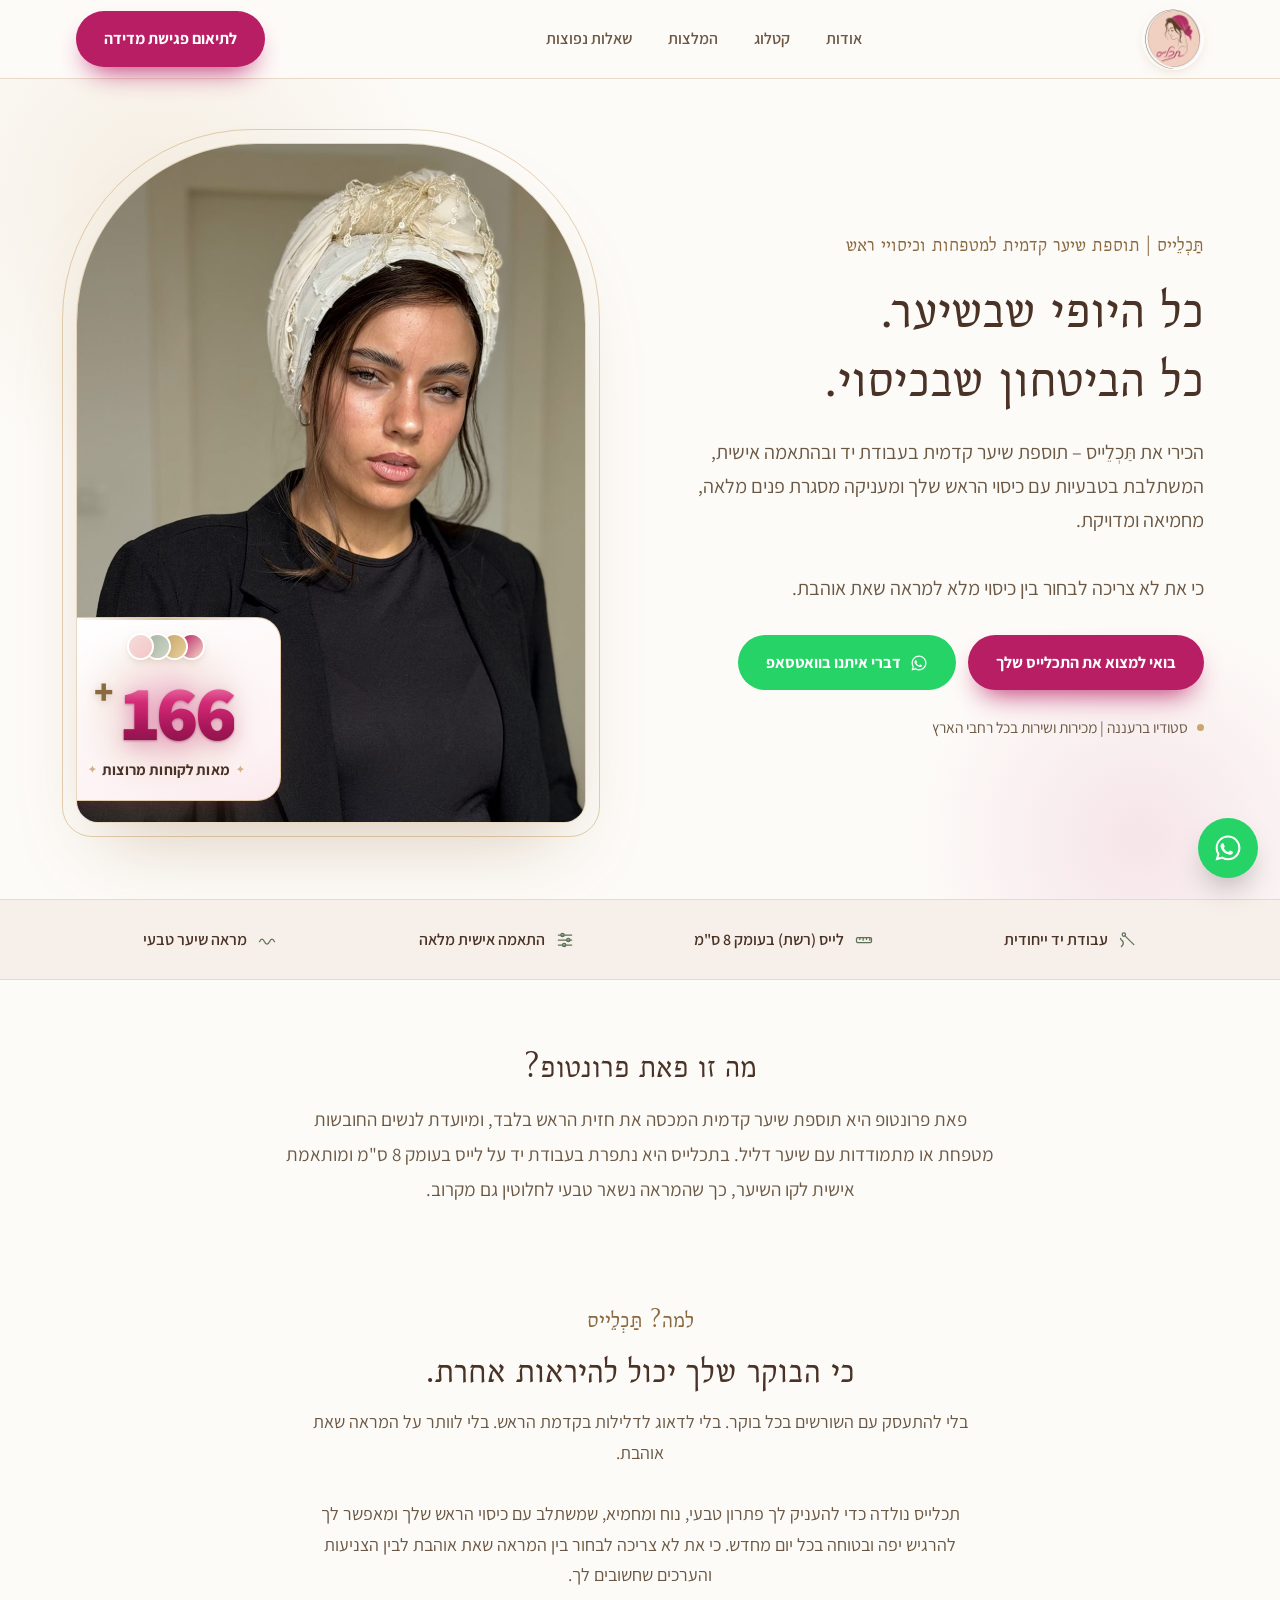
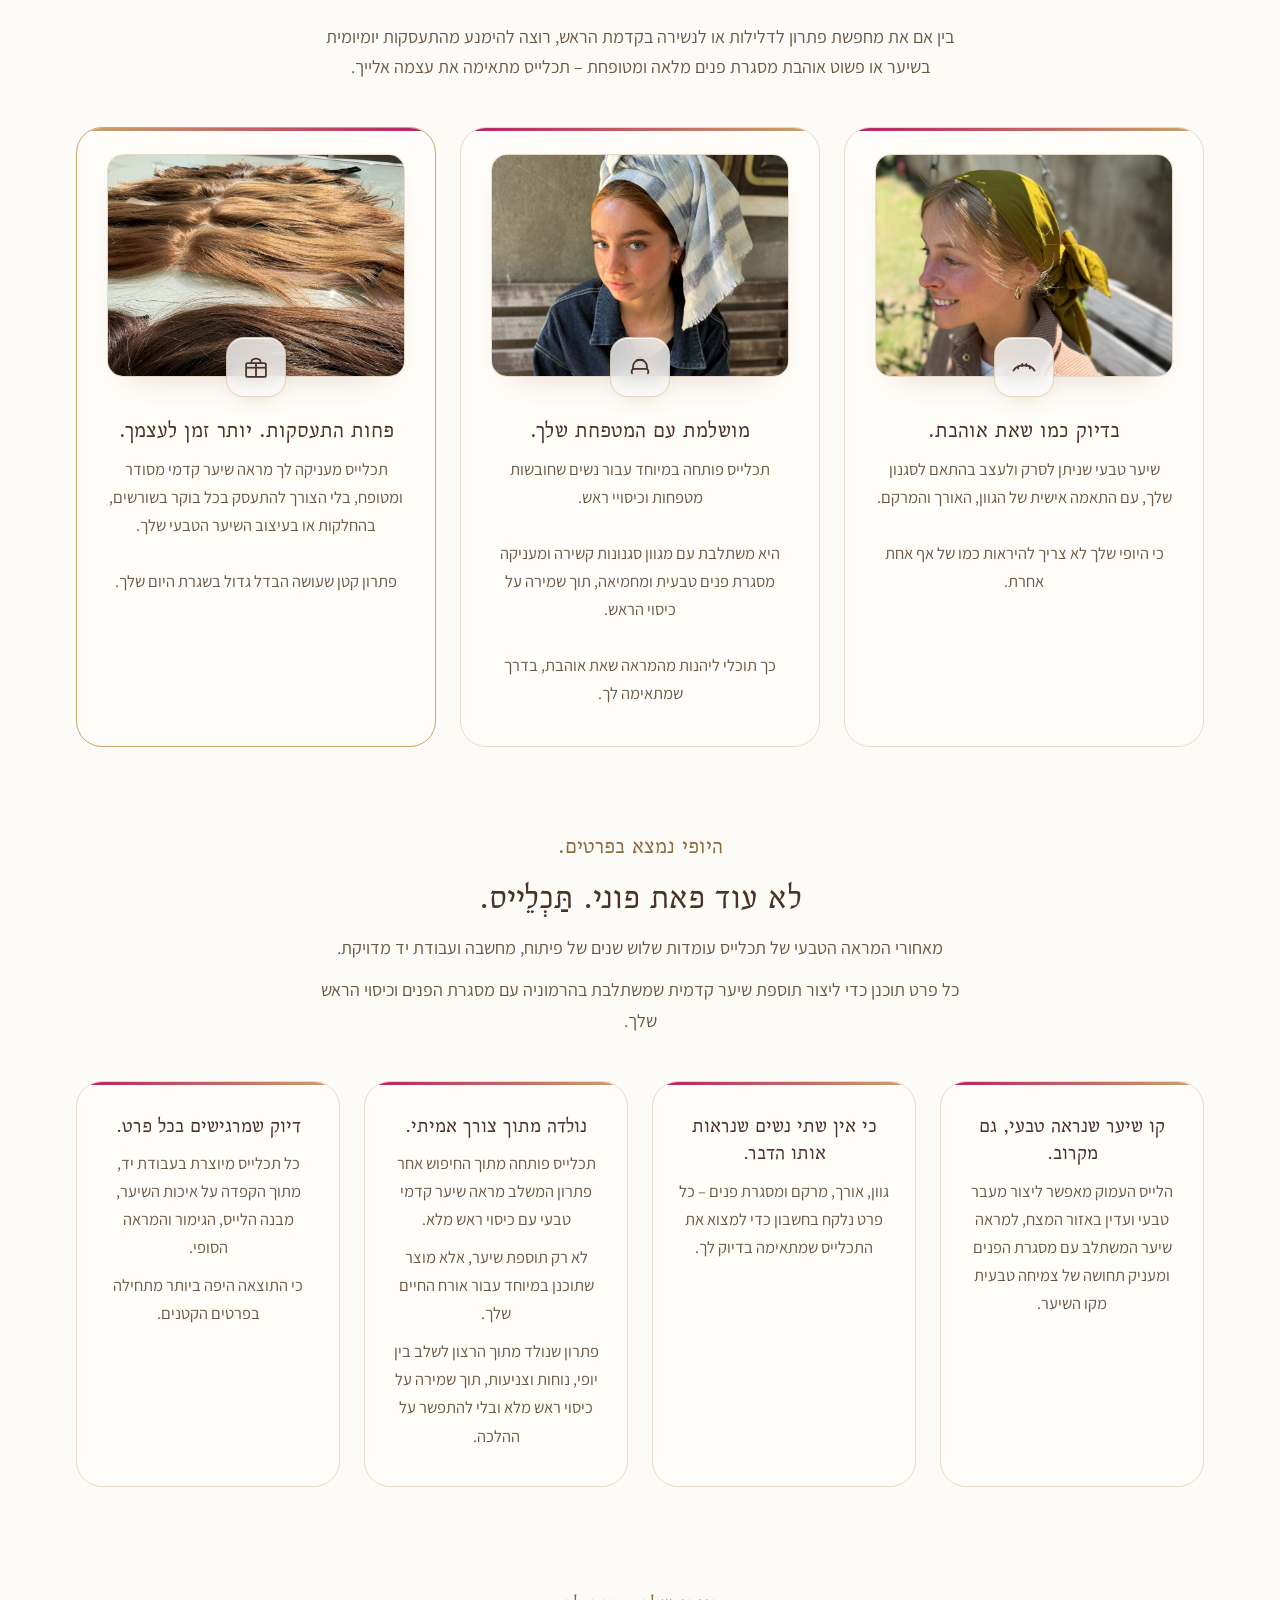
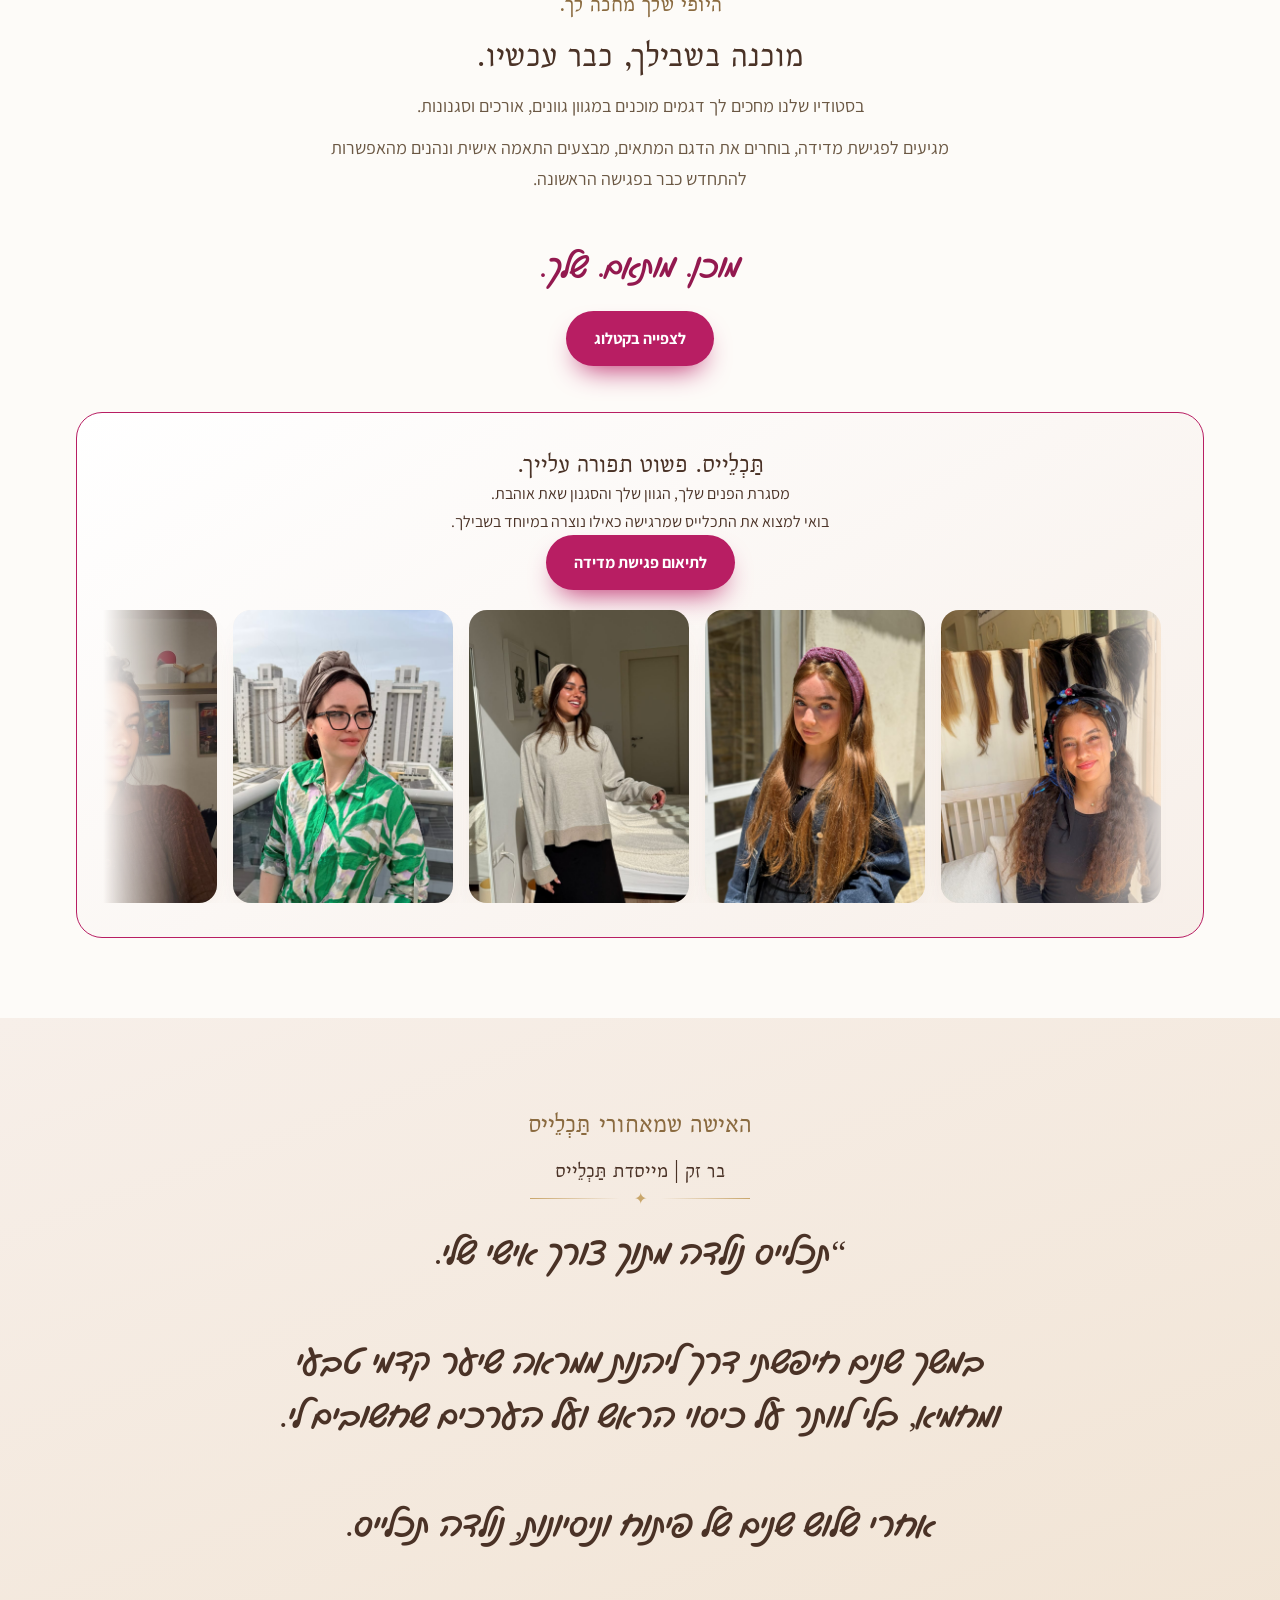
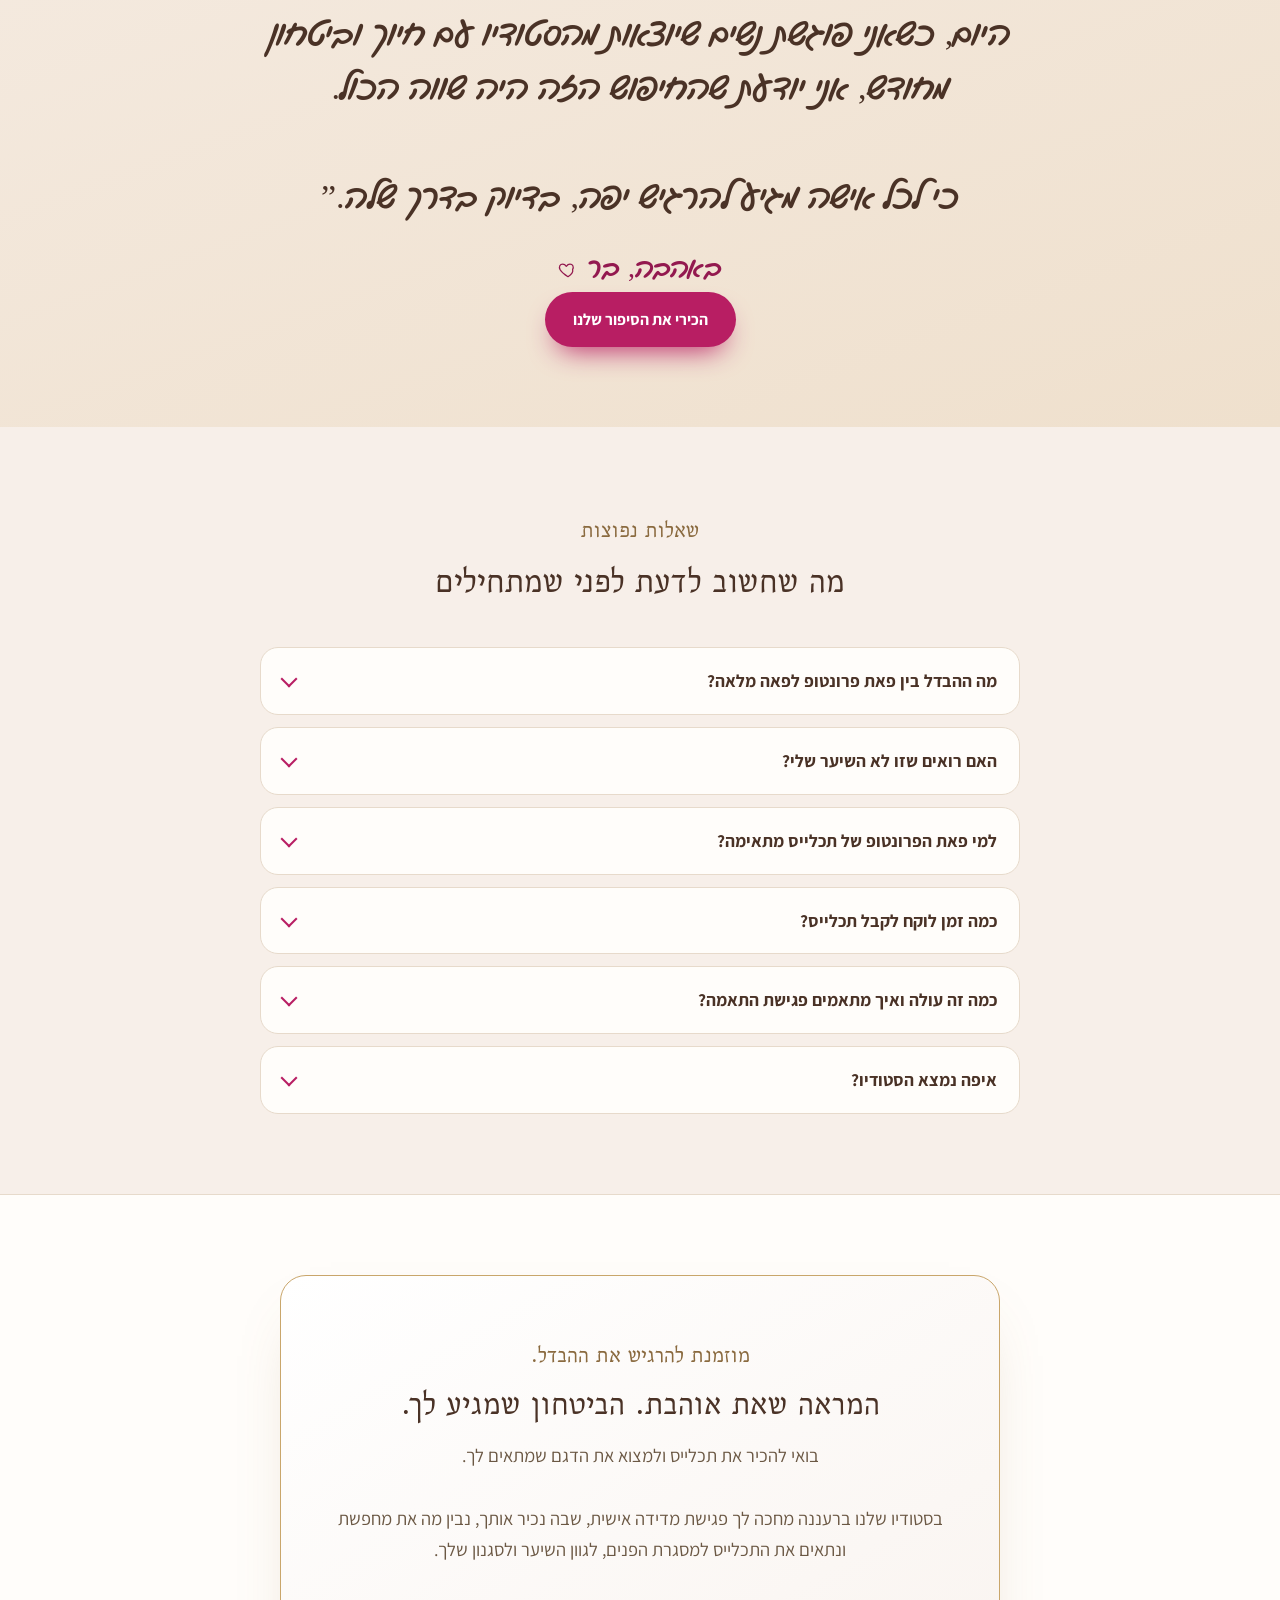
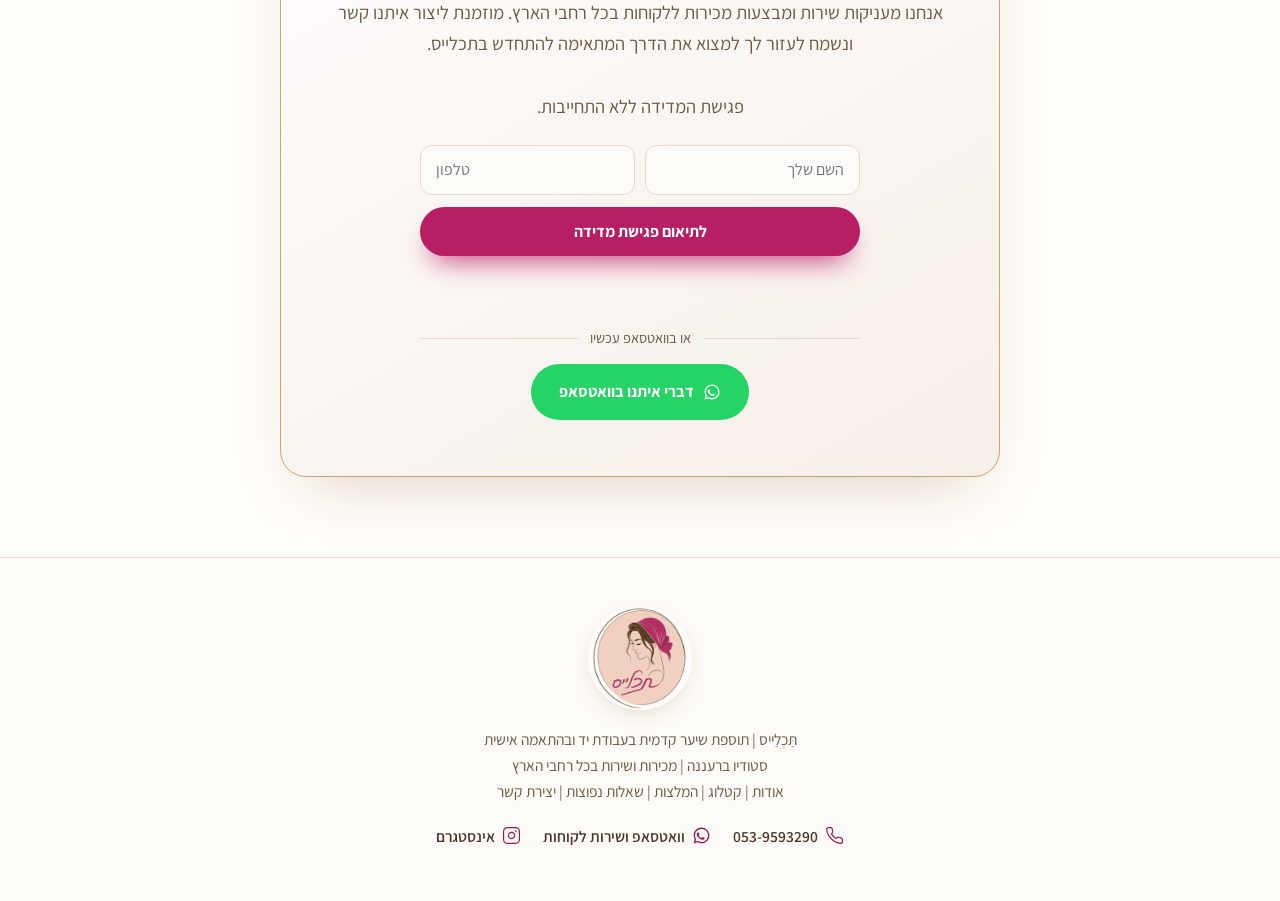
==== commit 5de054d7: "דמו: מפרט שינויים (פרונטופ, ניקוד תַּכְלֵייס, לייס (רשת), 3 משפטים חדשים) 5 קבצים בלבד בתוך preview-" ====
--- a/preview-m4x9/index.html
+++ b/preview-m4x9/index.html
@@ -126,10 +126,10 @@
   <header class="hero">
     <div class="wrap">
       <div class="hero-copy">
-        <div class="eyebrow">תכלייס | תוספת שיער קדמית למטפחות וכיסויי ראש</div>
+        <div class="eyebrow">תַּכְלֵייס | תוספת שיער קדמית למטפחות וכיסויי ראש</div>
         <!-- כותרת ראשית - ממתינה לנוסח סופי מהקופירייטר (סעיף 3 באפיון) -->
         <h1>כל היופי שבשיער. כל הביטחון שבכיסוי.</h1>
-        <p class="sub">הכירי את תכלייס – תוספת שיער קדמית בעבודת יד ובהתאמה אישית, המשתלבת בטבעיות עם כיסוי הראש שלך ומעניקה מסגרת פנים מלאה, מחמיאה ומדויקת.<br><br>כי את לא צריכה לבחור בין כיסוי מלא למראה שאת אוהבת.</p>
+        <p class="sub">הכירי את תַּכְלֵייס – תוספת שיער קדמית בעבודת יד ובהתאמה אישית, המשתלבת בטבעיות עם כיסוי הראש שלך ומעניקה מסגרת פנים מלאה, מחמיאה ומדויקת.<br><br>כי את לא צריכה לבחור בין כיסוי מלא למראה שאת אוהבת.</p>
         <div class="hero-cta">
           <a class="btn btn-main" href="https://wa.me/972539593290?text=%D7%94%D7%99%D7%99%2C%20%D7%90%D7%A9%D7%9E%D7%97%20%D7%9C%D7%A7%D7%91%D7%9C%20%D7%A4%D7%A8%D7%98%D7%99%D7%9D%20%D7%A0%D7%95%D7%A1%D7%A4%D7%99%D7%9D%20%D7%A2%D7%9C%20%D7%AA%D7%9B%D7%9C%D7%99%D7%99%D7%A1%20%D7%95%D7%9C%D7%A9%D7%9E%D7%95%D7%A2%20%D7%A2%D7%9C%20%D7%90%D7%A4%D7%A9%D7%A8%D7%95%D7%99%D7%95%D7%AA%20%D7%94%D7%A8%D7%9B%D7%99%D7%A9%D7%94%20%D7%95%D7%94%D7%94%D7%AA%D7%90%D7%9E%D7%94.">בואי למצוא את התכלייס שלך</a>
           <a class="btn btn-wa" href="https://wa.me/972539593290?text=%D7%94%D7%99%D7%99%2C%20%D7%90%D7%A9%D7%9E%D7%97%20%D7%9C%D7%A7%D7%91%D7%9C%20%D7%A4%D7%A8%D7%98%D7%99%D7%9D%20%D7%A0%D7%95%D7%A1%D7%A4%D7%99%D7%9D%20%D7%A2%D7%9C%20%D7%AA%D7%9B%D7%9C%D7%99%D7%99%D7%A1%20%D7%95%D7%9C%D7%A9%D7%9E%D7%95%D7%A2%20%D7%A2%D7%9C%20%D7%90%D7%A4%D7%A9%D7%A8%D7%95%D7%99%D7%95%D7%AA%20%D7%94%D7%A8%D7%9B%D7%99%D7%A9%D7%94%20%D7%95%D7%94%D7%94%D7%AA%D7%90%D7%9E%D7%94."><svg><use href="#icon-wa"></use></svg> דברי איתנו בוואטסאפ </a>
@@ -164,7 +164,7 @@
   <div class="strip">
     <div class="wrap">
       <div class="item"><svg><use href="#icon-thread"></use></svg> עבודת יד ייחודית</div>
-      <div class="item"><svg><use href="#icon-ruler"></use></svg> לייס בעומק 8 ס"מ</div>
+      <div class="item"><svg><use href="#icon-ruler"></use></svg> לייס (רשת) בעומק 8 ס"מ</div>
       <div class="item"><svg><use href="#icon-fit"></use></svg> התאמה אישית מלאה</div>
       <div class="item"><svg><use href="#icon-wave"></use></svg> מראה שיער טבעי </div>
     </div>
@@ -172,16 +172,16 @@
 
   <!-- ===== בלוק תשובה ישירה - מנוסח כדי שגוגל ומנועי AI יצטטו אותו כתשובה ===== -->
   <section id="what" class="answer-block"><div class="wrap">
-    <h2>מה זו פאת פרונט?</h2>
-    <p>פאת פרונט היא תוספת שיער קדמית המכסה את חזית הראש בלבד, ומיועדת לנשים החובשות מטפחת או מתמודדות עם שיער דליל. בתכלייס היא נתפרת בעבודת יד על לייס בעומק 8 ס"מ ומותאמת אישית לקו השיער, כך שהמראה נשאר טבעי לחלוטין גם מקרוב.</p>
+    <h2>מה זו פאת פרונטופ?</h2>
+    <p>פאת פרונטופ היא תוספת שיער קדמית המכסה את חזית הראש בלבד, ומיועדת לנשים החובשות מטפחת או מתמודדות עם שיער דליל. בתכלייס היא נתפרת בעבודת יד על לייס בעומק 8 ס"מ ומותאמת אישית לקו השיער, כך שהמראה נשאר טבעי לחלוטין גם מקרוב.</p>
   </div></section>
 
   <!-- ===== למה תכלייס ===== -->
   <section id="why"><div class="wrap">
     <div class="sec-head">
-      <div class="eyebrow tagline">למה? תכלייס</div>
+      <div class="eyebrow tagline">למה? תַּכְלֵייס</div>
       <h2>כי הבוקר שלך יכול להיראות אחרת.</h2>
-      <p>בלי להתעסק עם השורשים בכל בוקר. בלי לדאוג לדלילות בקדמת הראש. בלי לוותר על המראה שאת אוהבת.<br><br>תכלייס נולדה כדי להעניק לך פתרון טבעי, נוח ומחמיא, שמשתלב עם כיסוי הראש שלך ומאפשר לך להרגיש יפה ובטוחה בכל יום מחדש.<br><br>בין אם את מחפשת פתרון לדלילות או לנשירה בקדמת הראש, רוצה להימנע מהתעסקות יומיומית בשיער או פשוט אוהבת מסגרת פנים מלאה ומטופחת – תכלייס מתאימה את עצמה אלייך.</p>
+      <p>בלי להתעסק עם השורשים בכל בוקר. בלי לדאוג לדלילות בקדמת הראש. בלי לוותר על המראה שאת אוהבת.<br><br>תכלייס נולדה כדי להעניק לך פתרון טבעי, נוח ומחמיא, שמשתלב עם כיסוי הראש שלך ומאפשר לך להרגיש יפה ובטוחה בכל יום מחדש. כי את לא צריכה לבחור בין המראה שאת אוהבת לבין הצניעות והערכים שחשובים לך.<br><br>בין אם את מחפשת פתרון לדלילות או לנשירה בקדמת הראש, רוצה להימנע מהתעסקות יומיומית בשיער או פשוט אוהבת מסגרת פנים מלאה ומטופחת – תכלייס מתאימה את עצמה אלייך.</p>
     </div>
 
     <div class="why">
@@ -208,10 +208,10 @@
     </div>
 
     <!-- רצועת ההתאמה האישית (5ג) - ממתינה לתמונות מבר, כרגע פלייסהולדר -->
-    <div class="new-sec"><div class="sec-head"><div class="eyebrow tagline">היופי נמצא בפרטים.</div><h2>לא עוד פאת פוני. תכלייס.</h2><p>מאחורי המראה הטבעי של תכלייס עומדות שלוש שנים של פיתוח, מחשבה ועבודת יד מדויקת.</p><p>כל פרט תוכנן כדי ליצור תוספת שיער קדמית שמשתלבת בהרמוניה עם מסגרת הפנים וכיסוי הראש שלך.</p></div><div class="why new-items"><div class="card"><h3>קו שיער שנראה טבעי, גם מקרוב.</h3><p>הלייס העמוק מאפשר ליצור מעבר טבעי ועדין באזור המצח, למראה שיער המשתלב עם מסגרת הפנים ומעניק תחושה של צמיחה טבעית מקו השיער.</p></div><div class="card"><h3>כי אין שתי נשים שנראות אותו הדבר.</h3><p>גוון, אורך, מרקם ומסגרת פנים – כל פרט נלקח בחשבון כדי למצוא את התכלייס שמתאימה בדיוק לך.</p></div><div class="card"><h3>נולדה מתוך צורך אמיתי.</h3><p>תכלייס פותחה מתוך החיפוש אחר פתרון המשלב מראה שיער קדמי טבעי עם כיסוי ראש מלא.</p><p>לא רק תוספת שיער, אלא מוצר שתוכנן במיוחד עבור אורח החיים שלך.</p></div><div class="card"><h3>דיוק שמרגישים בכל פרט.</h3><p>כל תכלייס מיוצרת בעבודת יד, מתוך הקפדה על איכות השיער, מבנה הלייס, הגימור והמראה הסופי.</p><p>כי התוצאה היפה ביותר מתחילה בפרטים הקטנים.</p></div></div></div><div class="new-sec"><div class="sec-head"><div class="eyebrow tagline">היופי שלך מחכה לך.</div><h2>מוכנה בשבילך, כבר עכשיו.</h2><p>בסטודיו שלנו מחכים לך דגמים מוכנים במגוון גוונים, אורכים וסגנונות.</p><p>מגיעים לפגישת מדידה, בוחרים את הדגם המתאים, מבצעים התאמה אישית ונהנים מהאפשרות להתחדש כבר בפגישה הראשונה.</p></div><p class="new-slogan">מוכן. מותאם. שלך.</p><div class="new-cta"><a class="btn btn-main" href="catalog.html">לצפייה בקטלוג</a></div></div><div class="personal-strip">
+    <div class="new-sec"><div class="sec-head"><div class="eyebrow tagline">היופי נמצא בפרטים.</div><h2>לא עוד פאת פוני. תַּכְלֵייס.</h2><p>מאחורי המראה הטבעי של תכלייס עומדות שלוש שנים של פיתוח, מחשבה ועבודת יד מדויקת.</p><p>כל פרט תוכנן כדי ליצור תוספת שיער קדמית שמשתלבת בהרמוניה עם מסגרת הפנים וכיסוי הראש שלך.</p></div><div class="why new-items"><div class="card"><h3>קו שיער שנראה טבעי, גם מקרוב.</h3><p>הלייס העמוק מאפשר ליצור מעבר טבעי ועדין באזור המצח, למראה שיער המשתלב עם מסגרת הפנים ומעניק תחושה של צמיחה טבעית מקו השיער.</p></div><div class="card"><h3>כי אין שתי נשים שנראות אותו הדבר.</h3><p>גוון, אורך, מרקם ומסגרת פנים – כל פרט נלקח בחשבון כדי למצוא את התכלייס שמתאימה בדיוק לך.</p></div><div class="card"><h3>נולדה מתוך צורך אמיתי.</h3><p>תכלייס פותחה מתוך החיפוש אחר פתרון המשלב מראה שיער קדמי טבעי עם כיסוי ראש מלא.</p><p>לא רק תוספת שיער, אלא מוצר שתוכנן במיוחד עבור אורח החיים שלך.</p><p>פתרון שנולד מתוך הרצון לשלב בין יופי, נוחות וצניעות, תוך שמירה על כיסוי ראש מלא ובלי להתפשר על ההלכה.</p></div><div class="card"><h3>דיוק שמרגישים בכל פרט.</h3><p>כל תכלייס מיוצרת בעבודת יד, מתוך הקפדה על איכות השיער, מבנה הלייס, הגימור והמראה הסופי.</p><p>כי התוצאה היפה ביותר מתחילה בפרטים הקטנים.</p></div></div></div><div class="new-sec"><div class="sec-head"><div class="eyebrow tagline">היופי שלך מחכה לך.</div><h2>מוכנה בשבילך, כבר עכשיו.</h2><p>בסטודיו שלנו מחכים לך דגמים מוכנים במגוון גוונים, אורכים וסגנונות.</p><p>מגיעים לפגישת מדידה, בוחרים את הדגם המתאים, מבצעים התאמה אישית ונהנים מהאפשרות להתחדש כבר בפגישה הראשונה.</p></div><p class="new-slogan">מוכן. מותאם. שלך.</p><div class="new-cta"><a class="btn btn-main" href="catalog.html">לצפייה בקטלוג</a></div></div><div class="personal-strip">
       <div class="wrap">
         <div class="ps-head">
-          <h3>תכלייס. פשוט תפורה עלייך.</h3><p>מסגרת הפנים שלך, הגוון שלך והסגנון שאת אוהבת.<br>בואי למצוא את התכלייס שמרגישה כאילו נוצרה במיוחד בשבילך.</p><a class="btn btn-main" href="https://wa.me/972539593290?text=%D7%94%D7%99%D7%99%2C%20%D7%90%D7%A9%D7%9E%D7%97%20%D7%9C%D7%A7%D7%91%D7%9C%20%D7%A4%D7%A8%D7%98%D7%99%D7%9D%20%D7%A0%D7%95%D7%A1%D7%A4%D7%99%D7%9D%20%D7%A2%D7%9C%20%D7%AA%D7%9B%D7%9C%D7%99%D7%99%D7%A1%20%D7%95%D7%9C%D7%A9%D7%9E%D7%95%D7%A2%20%D7%A2%D7%9C%20%D7%90%D7%A4%D7%A9%D7%A8%D7%95%D7%99%D7%95%D7%AA%20%D7%94%D7%A8%D7%9B%D7%99%D7%A9%D7%94%20%D7%95%D7%94%D7%94%D7%AA%D7%90%D7%9E%D7%94.">לתיאום פגישת מדידה</a>
+          <h3>תַּכְלֵייס. פשוט תפורה עלייך.</h3><p>מסגרת הפנים שלך, הגוון שלך והסגנון שאת אוהבת.<br>בואי למצוא את התכלייס שמרגישה כאילו נוצרה במיוחד בשבילך.</p><a class="btn btn-main" href="https://wa.me/972539593290?text=%D7%94%D7%99%D7%99%2C%20%D7%90%D7%A9%D7%9E%D7%97%20%D7%9C%D7%A7%D7%91%D7%9C%20%D7%A4%D7%A8%D7%98%D7%99%D7%9D%20%D7%A0%D7%95%D7%A1%D7%A4%D7%99%D7%9D%20%D7%A2%D7%9C%20%D7%AA%D7%9B%D7%9C%D7%99%D7%99%D7%A1%20%D7%95%D7%9C%D7%A9%D7%9E%D7%95%D7%A2%20%D7%A2%D7%9C%20%D7%90%D7%A4%D7%A9%D7%A8%D7%95%D7%99%D7%95%D7%AA%20%D7%94%D7%A8%D7%9B%D7%99%D7%A9%D7%94%20%D7%95%D7%94%D7%94%D7%AA%D7%90%D7%9E%D7%94.">לתיאום פגישת מדידה</a>
         </div>
         <div class="marquee">
           <div class="marquee-track">
@@ -236,7 +236,7 @@
 
   <!-- ===== אודות (כתב יד נשאר כרגע) ===== -->
   <section id="about" class="about"><div class="wrap">
-    <div class="eyebrow">האישה שמאחורי תכלייס</div><h2>בר זק | מייסדת תכלייס</h2>
+    <div class="eyebrow">האישה שמאחורי תַּכְלֵייס</div><h2>בר זק | מייסדת תַּכְלֵייס</h2>
     <div class="divider"><span>✦</span></div>
     <!-- ציטוט זמני, ממתין לטקסט האודות הסופי מבר/סהר (סעיף 9 באפיון) -->
     <p class="quote">“תכלייס נולדה מתוך צורך אישי שלי.<br><br>במשך שנים חיפשתי דרך ליהנות ממראה שיער קדמי טבעי ומחמיא, בלי לוותר על כיסוי הראש ועל הערכים שחשובים לי.<br><br>אחרי שלוש שנים של פיתוח וניסיונות, נולדה תכלייס.<br><br>היום, כשאני פוגשת נשים שיוצאות מהסטודיו עם חיוך וביטחון מחודש, אני יודעת שהחיפוש הזה היה שווה הכול.<br><br>כי לכל אישה מגיע להרגיש יפה, בדיוק בדרך שלה.”</p>
@@ -254,15 +254,15 @@
     </div>
     <div class="faq-list">
       <details class="faq-item">
-        <summary>מה ההבדל בין פאת פרונט לפאה מלאה?</summary>
-        <p>פאה מלאה מכסה את כל הראש. פאת פרונט מכסה רק את החלק הקדמי, ומשאירה את שאר הראש מכוסה במטפחת. כך נשמר כיסוי ראש מלא, ובו בזמן נראה קו שיער טבעי בחזית.</p>
+        <summary>מה ההבדל בין פאת פרונטופ לפאה מלאה?</summary>
+        <p>פאה מלאה מכסה את כל הראש. פאת פרונטופ מכסה רק את החלק הקדמי, ומשאירה את שאר הראש מכוסה במטפחת. כך נשמר כיסוי ראש מלא, ובו בזמן נראה קו שיער טבעי בחזית.</p>
       </details>
       <details class="faq-item">
         <summary>האם רואים שזו לא השיער שלי?</summary>
         <p>הלייס בעומק 8 ס"מ יושב על המצח ונראה כמו קרקפת אמיתית, וקו השיער נתפר בעבודת יד בהתאמה אישית. גם במבט קרוב המראה נשאר טבעי, וזו בדיוק הסיבה שהדגם פותח במשך שלוש שנים.</p>
       </details>
       <details class="faq-item">
-        <summary>למי פאת הפרונט של תכלייס מתאימה?</summary>
+        <summary>למי פאת הפרונטופ של תכלייס מתאימה?</summary>
         <p>לנשים החובשות מטפחת ורוצות מראה שיער טבעי בחזית, לנשים המתמודדות עם שיער דליל או נשירה, ולכל אישה שמחפשת להרגיש בטוחה ונינוחה יותר מול המראה.</p>
       </details>
       <details class="faq-item">
@@ -304,7 +304,7 @@
 
 <footer>
   <img class="f-logo" src="../assets/logo.png" alt="תכלייס">
-  <div>תכלייס | תוספת שיער קדמית בעבודת יד ובהתאמה אישית<br>סטודיו ברעננה | מכירות ושירות בכל רחבי הארץ</div><div class="f-nav"><a href="about.html">אודות</a> | <a href="catalog.html">קטלוג</a> | <a href="index.html#reviews">המלצות</a> | <a href="index.html#faq">שאלות נפוצות</a> | <a href="index.html#contact">יצירת קשר</a></div>
+  <div>תַּכְלֵייס | תוספת שיער קדמית בעבודת יד ובהתאמה אישית<br>סטודיו ברעננה | מכירות ושירות בכל רחבי הארץ</div><div class="f-nav"><a href="about.html">אודות</a> | <a href="catalog.html">קטלוג</a> | <a href="index.html#reviews">המלצות</a> | <a href="index.html#faq">שאלות נפוצות</a> | <a href="index.html#contact">יצירת קשר</a></div>
   <div class="f-links">
     <a href="tel:+972539593290"><svg><use href="#icon-phone"></use></svg>053-9593290</a>
     <a href="https://wa.me/972539593290?text=%D7%94%D7%99%D7%99%2C%20%D7%90%D7%A9%D7%9E%D7%97%20%D7%9C%D7%A7%D7%91%D7%9C%20%D7%A4%D7%A8%D7%98%D7%99%D7%9D%20%D7%A0%D7%95%D7%A1%D7%A4%D7%99%D7%9D%20%D7%A2%D7%9C%20%D7%AA%D7%9B%D7%9C%D7%99%D7%99%D7%A1%20%D7%95%D7%9C%D7%A9%D7%9E%D7%95%D7%A2%20%D7%A2%D7%9C%20%D7%90%D7%A4%D7%A9%D7%A8%D7%95%D7%99%D7%95%D7%AA%20%D7%94%D7%A8%D7%9B%D7%99%D7%A9%D7%94%20%D7%95%D7%94%D7%94%D7%AA%D7%90%D7%9E%D7%94."><svg><use href="#icon-wa"></use></svg> וואטסאפ ושירות לקוחות </a>
